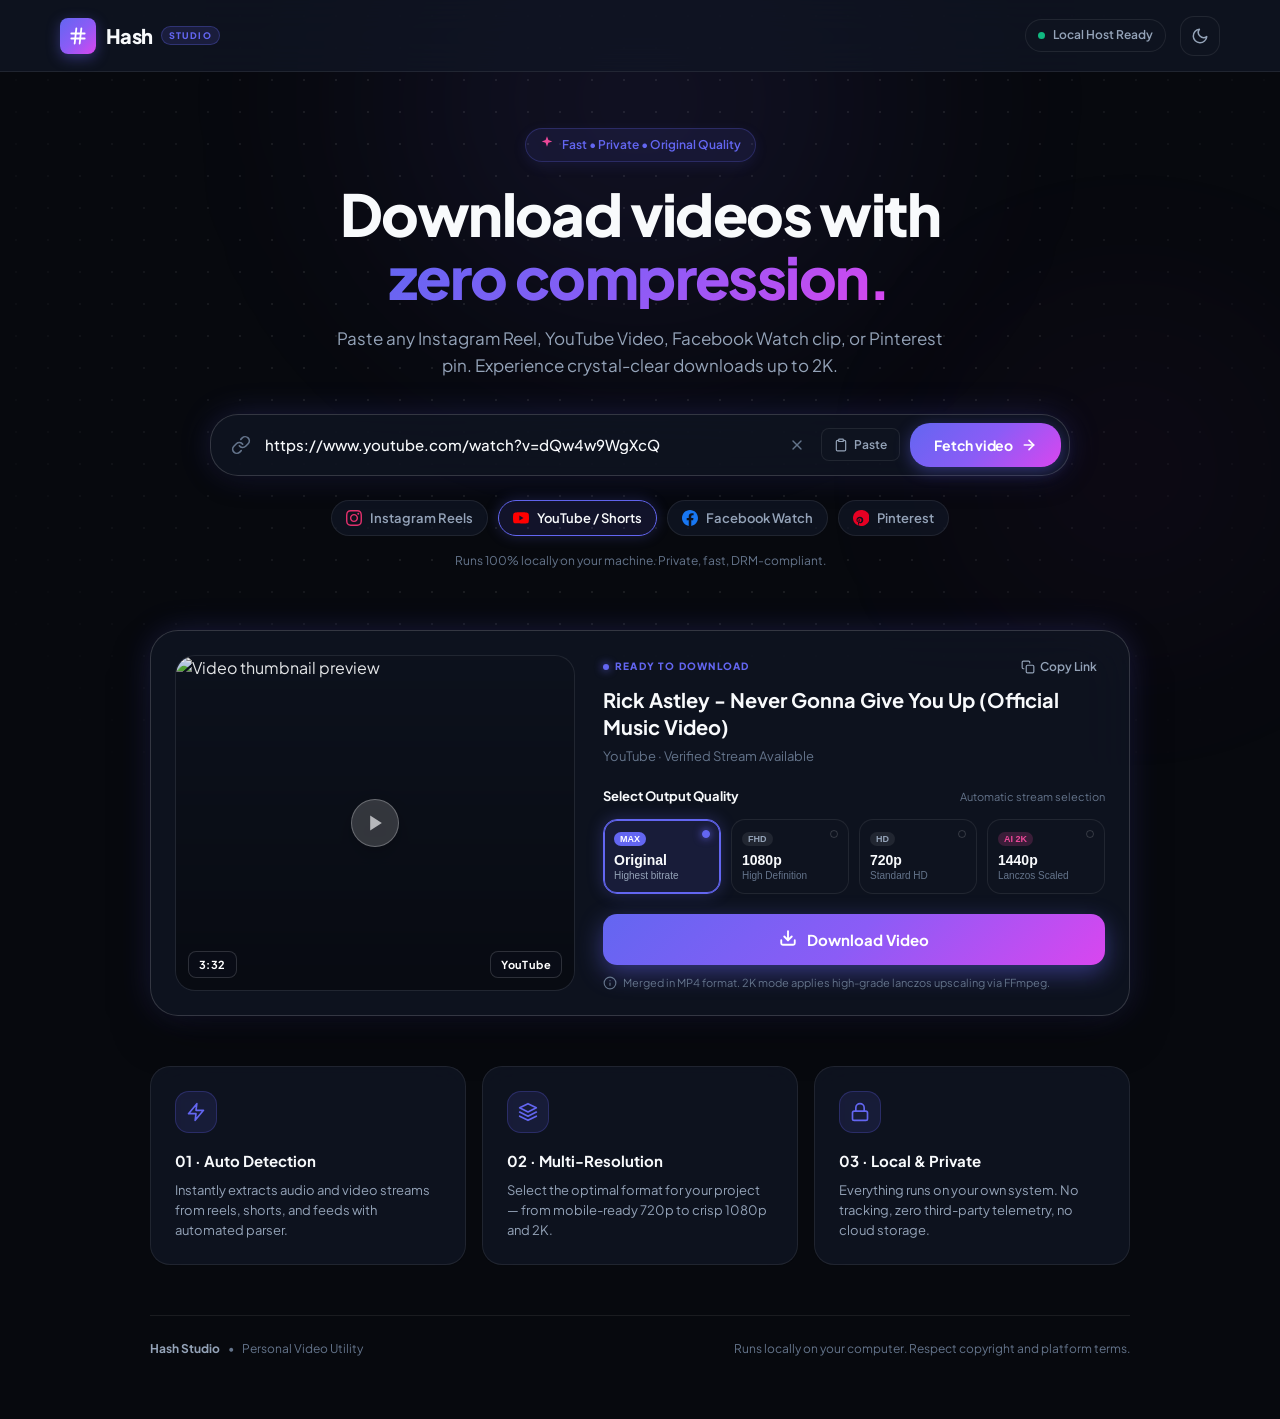
==== preview.html @ 26de49df "Initial commit" ====
<!doctype html>
<html lang="en" data-theme="dark">
<head>
  <meta charset="utf-8">
  <meta name="viewport" content="width=device-width, initial-scale=1">
  <meta name="description" content="Hash - Premium local video downloader for Instagram, YouTube, Facebook, and Pinterest. High quality, private, and fast.">
  <meta name="theme-color" content="#0b0f19">
  <title>Hash — Studio Video Downloader</title>

  <!-- Google Fonts -->
  <link rel="preconnect" href="https://fonts.googleapis.com">
  <link rel="preconnect" href="https://fonts.gstatic.com" crossorigin>
  <link href="https://fonts.googleapis.com/css2?family=Plus+Jakarta+Sans:wght@300;400;500;600;700;800&family=JetBrains+Mono:wght@400;500;600&display=swap" rel="stylesheet">

  <link rel="stylesheet" href="static/style.css">
  <link rel="icon" type="image/svg+xml" href="data:image/svg+xml,%3Csvg xmlns='http://www.w3.org/2000/svg' viewBox='0 0 32 32'%3E%3Cdefs%3E%3ClinearGradient id='g' x1='0%25' y1='0%25' x2='100%25' y2='100%25'%3E%3Cstop offset='0%25' stop-color='%236366f1'/%3E%3Cstop offset='100%25' stop-color='%23a855f7'/%3E%3C/linearGradient%3E%3C/defs%3E%3Crect width='32' height='32' rx='8' fill='url(%23g)'/%3E%3Cpath d='M10 16h12M16 10v12' stroke='%23fff' stroke-width='3' stroke-linecap='round'/%3E%3C/svg%3E">
</head>
<body>
  <!-- Ambient background glow elements -->
  <div class="ambient-glow glow-1" aria-hidden="true"></div>
  <div class="ambient-glow glow-2" aria-hidden="true"></div>
  <div class="ambient-grid" aria-hidden="true"></div>

  <!-- Top Navigation Bar -->
  <header class="topbar">
    <div class="topbar-inner">
      <a class="brand" href="#" aria-label="Hash Home">
        <div class="brand-icon">
          <svg viewBox="0 0 24 24" fill="none" stroke="currentColor" stroke-width="2.2" stroke-linecap="round" stroke-linejoin="round">
            <line x1="4" y1="9" x2="20" y2="9"></line>
            <line x1="4" y1="15" x2="20" y2="15"></line>
            <line x1="10" y1="3" x2="8" y2="21"></line>
            <line x1="16" y1="3" x2="14" y2="21"></line>
          </svg>
        </div>
        <span class="brand-text">Hash<span class="brand-badge">STUDIO</span></span>
      </a>

      <div class="topbar-actions">
        <div class="server-status" title="Local Python backend connected">
          <span class="status-pulse"></span>
          <span class="status-label">Local Host Ready</span>
        </div>

        <button id="theme-toggle" class="icon-btn" aria-label="Toggle light or dark theme" title="Toggle theme">
          <svg class="sun-icon" viewBox="0 0 24 24" fill="none" stroke="currentColor" stroke-width="2" stroke-linecap="round" stroke-linejoin="round">
            <circle cx="12" cy="12" r="5"></circle>
            <line x1="12" y1="1" x2="12" y2="3"></line>
            <line x1="12" y1="21" x2="12" y2="23"></line>
            <line x1="4.22" y1="4.22" x2="5.64" y2="5.64"></line>
            <line x1="18.36" y1="18.36" x2="19.78" y2="19.78"></line>
            <line x1="1" y1="12" x2="3" y2="12"></line>
            <line x1="21" y1="12" x2="23" y2="12"></line>
            <line x1="4.22" y1="19.78" x2="5.64" y2="18.36"></line>
            <line x1="18.36" y1="5.64" x2="19.78" y2="4.22"></line>
          </svg>
          <svg class="moon-icon" viewBox="0 0 24 24" fill="none" stroke="currentColor" stroke-width="2" stroke-linecap="round" stroke-linejoin="round">
            <path d="M21 12.79A9 9 0 1 1 11.21 3 7 7 0 0 0 21 12.79z"></path>
          </svg>
        </button>
      </div>
    </div>
  </header>

  <main class="wrap">
    <!-- Hero Section -->
    <section class="hero">
      <div class="hero-chip">
        <span class="chip-sparkle">
          <svg viewBox="0 0 24 24" fill="currentColor"><path d="M12 2L14.4 8.6L21 11L14.4 13.4L12 20L9.6 13.4L3 11L9.6 8.6L12 2Z"/></svg>
        </span>
        <span class="chip-text">Fast • Private • Original Quality</span>
      </div>

      <h1 class="hero-title">
        Download videos with<br>
        <span class="text-gradient">zero compression.</span>
      </h1>

      <p class="hero-subtitle">
        Paste any Instagram Reel, YouTube Video, Facebook Watch clip, or Pinterest pin. Experience crystal-clear downloads up to 2K.
      </p>

      <!-- URL Input Capsule -->
      <div class="form-container">
        <form id="url-form" class="url-form" novalidate>
          <div class="input-icon-slot">
            <svg class="link-svg" viewBox="0 0 24 24" fill="none" stroke="currentColor" stroke-width="2" stroke-linecap="round" stroke-linejoin="round">
              <path d="M10 13a5 5 0 0 0 7.54.54l3-3a5 5 0 0 0-7.07-7.07l-1.72 1.71"></path>
              <path d="M14 11a5 5 0 0 0-7.54-.54l-3 3a5 5 0 0 0 7.07 7.07l1.71-1.71"></path>
            </svg>
          </div>

          <input
            id="url"
            type="url"
            value="https://www.youtube.com/watch?v=dQw4w9WgXcQ"
            placeholder="Paste Instagram, YouTube, Facebook, or Pinterest link…"
            required
            autocomplete="off"
            spellcheck="false"
          >

          <button type="button" id="clear-btn" class="input-action-btn" title="Clear input" aria-label="Clear">
            <svg viewBox="0 0 24 24" fill="none" stroke="currentColor" stroke-width="2" stroke-linecap="round" stroke-linejoin="round">
              <line x1="18" y1="6" x2="6" y2="18"></line>
              <line x1="6" y1="6" x2="18" y2="18"></line>
            </svg>
          </button>

          <button type="button" id="paste-btn" class="paste-btn" title="Paste from clipboard">
            <svg viewBox="0 0 24 24" fill="none" stroke="currentColor" stroke-width="2" stroke-linecap="round" stroke-linejoin="round">
              <path d="M16 4h2a2 2 0 0 1 2 2v14a2 2 0 0 1-2 2H6a2 2 0 0 1-2-2V6a2 2 0 0 1 2-2h2"></path>
              <rect x="8" y="2" width="8" height="4" rx="1" ry="1"></rect>
            </svg>
            <span>Paste</span>
          </button>

          <button id="fetch-btn" type="submit" class="fetch-btn">
            <span class="btn-text">Fetch video</span>
            <svg class="btn-arrow" viewBox="0 0 24 24" fill="none" stroke="currentColor" stroke-width="2.5" stroke-linecap="round" stroke-linejoin="round">
              <line x1="5" y1="12" x2="19" y2="12"></line>
              <polyline points="12 5 19 12 12 19"></polyline>
            </svg>
            <span class="spinner hidden" aria-hidden="true"></span>
          </button>
        </form>
      </div>

      <!-- Supported Platforms Badges -->
      <div class="platforms" id="platform-tags">
        <div class="platform-badge" data-platform="instagram">
          <svg class="platform-icon" viewBox="0 0 24 24" fill="currentColor">
            <path d="M12 2.163c3.204 0 3.584.012 4.85.07 3.252.148 4.771 1.691 4.919 4.919.058 1.265.069 1.645.069 4.849 0 3.205-.012 3.584-.069 4.849-.149 3.225-1.664 4.771-4.919 4.919-1.266.058-1.644.07-4.85.07-3.204 0-3.584-.012-4.849-.07-3.26-.149-4.771-1.699-4.919-4.92-.058-1.265-.07-1.644-.07-4.849 0-3.204.013-3.583.07-4.849.149-3.227 1.664-4.771 4.919-4.919 1.266-.057 1.645-.069 4.849-.069zm0-2.163c-3.259 0-3.667.014-4.947.072-4.358.2-6.78 2.618-6.98 6.98-.059 1.281-.073 1.689-.073 4.948 0 3.259.014 3.668.072 4.948.2 4.358 2.618 6.78 6.98 6.98 1.281.058 1.689.072 4.948.072 3.259 0 3.668-.014 4.948-.072 4.354-.2 6.782-2.618 6.979-6.98.059-1.28.073-1.689.073-4.948 0-3.259-.014-3.667-.072-4.947-.196-4.354-2.617-6.78-6.979-6.98-1.281-.059-1.69-.073-4.949-.073zm0 5.838c-3.403 0-6.162 2.759-6.162 6.162s2.759 6.163 6.162 6.163 6.162-2.759 6.162-6.163c0-3.403-2.759-6.162-6.162-6.162zm0 10.162c-2.209 0-4-1.79-4-4 0-2.209 1.791-4 4-4s4 1.791 4 4c0 2.21-1.791 4-4 4zm6.406-11.845c-.796 0-1.441.645-1.441 1.44s.645 1.44 1.441 1.44c.795 0 1.439-.645 1.439-1.44s-.644-1.44-1.439-1.44z"/>
          </svg>
          <span>Instagram Reels</span>
        </div>

        <div class="platform-badge active-platform" data-platform="youtube">
          <svg class="platform-icon yt-icon" viewBox="0 0 24 24" fill="currentColor">
            <path d="M23.498 6.186a3.016 3.016 0 0 0-2.122-2.136C19.505 3.545 12 3.545 12 3.545s-7.505 0-9.377.505A3.017 3.017 0 0 0 .502 6.186C0 8.07 0 12 0 12s0 3.93.502 5.814a3.016 3.016 0 0 0 2.122 2.136c1.871.505 9.376.505 9.376.505s7.505 0 9.377-.505a3.015 3.015 0 0 0 2.122-2.136C24 15.93 24 12 24 12s0-3.93-.502-5.814zM9.545 15.568V8.432L15.818 12l-6.273 3.568z"/>
          </svg>
          <span>YouTube / Shorts</span>
        </div>

        <div class="platform-badge" data-platform="facebook">
          <svg class="platform-icon fb-icon" viewBox="0 0 24 24" fill="currentColor">
            <path d="M24 12.073c0-6.627-5.373-12-12-12s-12 5.373-12 12c0 5.99 4.388 10.954 10.125 11.854v-8.385H7.078v-3.47h3.047V9.43c0-3.007 1.792-4.669 4.533-4.669 1.312 0 2.686.235 2.686.235v2.953H15.83c-1.491 0-1.956.925-1.956 1.874v2.25h3.328l-.532 3.47h-2.796v8.385C19.612 23.027 24 18.062 24 12.073z"/>
          </svg>
          <span>Facebook Watch</span>
        </div>

        <div class="platform-badge" data-platform="pinterest">
          <svg class="platform-icon pin-icon" viewBox="0 0 24 24" fill="currentColor">
            <path d="M12 0a12 12 0 0 0-4.37 23.18c-.05-.98-.09-2.5.02-3.58l.78-3.32s-.2-.4-.2-.98c0-.92.53-1.6 1.2-1.6.56 0 .84.42.84.93 0 .57-.36 1.42-.55 2.21-.16.66.33 1.2 1 1.2 1.2 0 2.12-1.27 2.12-3.1 0-1.62-1.16-2.75-2.83-2.75-2.07 0-3.28 1.55-3.28 3.15 0 .62.24 1.29.54 1.66.06.07.07.13.05.2l-.2 0.84c-.03.14-.11.17-.26.1-1-.46-1.62-1.9-1.62-3.07 0-2.5 1.82-4.8 5.24-4.8 2.76 0 4.9 1.97 4.9 4.6 0 2.74-1.73 4.95-4.13 4.95-.81 0-1.57-.42-1.83-.92l-.5 1.9c-.18.7-.67 1.57-1 2.1A12 12 0 1 0 12 0z"/>
          </svg>
          <span>Pinterest</span>
        </div>
      </div>

      <p class="hero-disclaimer">
        Runs 100% locally on your machine. Private, fast, DRM-compliant.
      </p>
    </section>

    <!-- Status / Error Notification Box -->
    <section id="status" class="status" role="status" aria-live="polite">
      <div class="status-content">
        <span class="status-icon"></span>
        <span class="status-message"></span>
      </div>
    </section>

    <!-- Sample Result Card for Visual Preview -->
    <section id="result" class="result-card">
      <div class="result-card-inner">
        <!-- Thumbnail Section -->
        <div class="preview-wrapper">
          <div class="preview-media">
            <img id="thumbnail" alt="Video thumbnail preview" src="https://images.unsplash.com/photo-1618005182384-a83a8bd57fbe?auto=format&fit=crop&w=800&q=80">
            <div class="preview-overlay">
              <span class="play-hint">
                <svg viewBox="0 0 24 24" fill="currentColor"><polygon points="5 3 19 12 5 21 5 3"></polygon></svg>
              </span>
            </div>
          </div>
          <div class="media-badges">
            <span class="duration-badge" id="duration">3:32</span>
            <span class="platform-chip" id="platform-chip">YouTube</span>
          </div>
        </div>

        <!-- Details & Actions Section -->
        <div class="details-wrapper">
          <div class="result-meta-top">
            <span class="live-tag">
              <span class="dot-blink"></span> READY TO DOWNLOAD
            </span>
            <button id="copy-link-btn" class="text-action-btn" title="Copy video link">
              <svg viewBox="0 0 24 24" fill="none" stroke="currentColor" stroke-width="2" stroke-linecap="round" stroke-linejoin="round">
                <rect x="9" y="9" width="13" height="13" rx="2" ry="2"></rect>
                <path d="M5 15H4a2 2 0 0 1-2-2V4a2 2 0 0 1 2-2h9a2 2 0 0 1 2 2v1"></path>
              </svg>
              <span>Copy Link</span>
            </button>
          </div>

          <h2 id="title" class="video-title">Rick Astley - Never Gonna Give You Up (Official Music Video)</h2>
          <p id="source" class="video-source">YouTube · Verified Stream Available</p>

          <!-- Quality Selection -->
          <div class="quality-section">
            <div class="quality-label-row">
              <span class="quality-heading">Select Output Quality</span>
              <span class="quality-subtext">Automatic stream selection</span>
            </div>

            <div class="quality-grid">
              <button class="quality selected" data-quality="best" type="button">
                <div class="quality-badge-pill">MAX</div>
                <div class="quality-main">Original</div>
                <div class="quality-sub">Highest bitrate</div>
                <div class="radio-indicator"></div>
              </button>

              <button class="quality" data-quality="1080" type="button">
                <div class="quality-badge-pill">FHD</div>
                <div class="quality-main">1080p</div>
                <div class="quality-sub">High Definition</div>
                <div class="radio-indicator"></div>
              </button>

              <button class="quality" data-quality="720" type="button">
                <div class="quality-badge-pill">HD</div>
                <div class="quality-main">720p</div>
                <div class="quality-sub">Standard HD</div>
                <div class="radio-indicator"></div>
              </button>

              <button class="quality" data-quality="1440" type="button">
                <div class="quality-badge-pill upscale-badge">AI 2K</div>
                <div class="quality-main">1440p</div>
                <div class="quality-sub">Lanczos Scaled</div>
                <div class="radio-indicator"></div>
              </button>
            </div>
          </div>

          <!-- Download Action -->
          <div class="action-footer">
            <button id="download-btn" class="download-btn" type="button">
              <span class="dl-icon">
                <svg viewBox="0 0 24 24" fill="none" stroke="currentColor" stroke-width="2.5" stroke-linecap="round" stroke-linejoin="round">
                  <path d="M21 15v4a2 2 0 0 1-2 2H5a2 2 0 0 1-2-2v-4"></path>
                  <polyline points="7 10 12 15 17 10"></polyline>
                  <line x1="12" y1="15" x2="12" y2="3"></line>
                </svg>
              </span>
              <span class="dl-text">Download Video</span>
              <span class="dl-spinner hidden" aria-hidden="true"></span>
            </button>
            <p class="quality-help">
              <svg viewBox="0 0 24 24" fill="none" stroke="currentColor" stroke-width="2" stroke-linecap="round" stroke-linejoin="round">
                <circle cx="12" cy="12" r="10"></circle>
                <line x1="12" y1="16" x2="12" y2="12"></line>
                <line x1="12" y1="8" x2="12.01" y2="8"></line>
              </svg>
              <span>Merged in MP4 format. 2K mode applies high-grade lanczos upscaling via FFmpeg.</span>
            </p>
          </div>
        </div>
      </div>
    </section>

    <!-- Recent Downloads History Section -->
    <section id="history-section" class="history-section">
      <div class="history-header">
        <div class="history-title-wrap">
          <svg viewBox="0 0 24 24" fill="none" stroke="currentColor" stroke-width="2" stroke-linecap="round" stroke-linejoin="round">
            <circle cx="12" cy="12" r="10"></circle>
            <polyline points="12 6 12 12 16 14"></polyline>
          </svg>
          <h3>Recent Session Downloads</h3>
        </div>
        <button id="clear-history-btn" class="text-action-btn" type="button">Clear history</button>
      </div>
      <div id="history-list" class="history-list">
        <div class="history-item">
          <div class="history-item-left">
            <img src="https://images.unsplash.com/photo-1618005182384-a83a8bd57fbe?auto=format&fit=crop&w=100&q=80" class="history-thumb" alt="Thumb">
            <div class="history-info">
              <div class="history-title">Nature Cinematic Reel 4K - Mountain Drone Shot</div>
              <div class="history-meta">
                <span class="history-tag">Instagram Reels</span>
                <span>• Quality: 1080P</span>
                <span>• 10:24 PM</span>
              </div>
            </div>
          </div>
          <button class="history-action-btn" type="button">Load</button>
        </div>
      </div>
    </section>

    <!-- Features & Workflow Section -->
    <section class="features-grid">
      <div class="feature-card">
        <div class="feature-icon-box">
          <svg viewBox="0 0 24 24" fill="none" stroke="currentColor" stroke-width="2" stroke-linecap="round" stroke-linejoin="round">
            <path d="M13 2L3 14h9l-1 8 10-12h-9l1-8z"></path>
          </svg>
        </div>
        <h4>01 · Auto Detection</h4>
        <p>Instantly extracts audio and video streams from reels, shorts, and feeds with automated parser.</p>
      </div>

      <div class="feature-card">
        <div class="feature-icon-box">
          <svg viewBox="0 0 24 24" fill="none" stroke="currentColor" stroke-width="2" stroke-linecap="round" stroke-linejoin="round">
            <polygon points="12 2 2 7 12 12 22 7 12 2"></polygon>
            <polyline points="2 17 12 22 22 17"></polyline>
            <polyline points="2 12 12 17 22 12"></polyline>
          </svg>
        </div>
        <h4>02 · Multi-Resolution</h4>
        <p>Select the optimal format for your project — from mobile-ready 720p to crisp 1080p and 2K.</p>
      </div>

      <div class="feature-card">
        <div class="feature-icon-box">
          <svg viewBox="0 0 24 24" fill="none" stroke="currentColor" stroke-width="2" stroke-linecap="round" stroke-linejoin="round">
            <rect x="3" y="11" width="18" height="11" rx="2" ry="2"></rect>
            <path d="M7 11V7a5 5 0 0 1 10 0v4"></path>
          </svg>
        </div>
        <h4>03 · Local & Private</h4>
        <p>Everything runs on your own system. No tracking, zero third-party telemetry, no cloud storage.</p>
      </div>
    </section>

    <!-- Footer -->
    <footer class="app-footer">
      <div class="footer-inner">
        <div class="footer-left">
          <span class="footer-logo">Hash Studio</span>
          <span class="footer-dot">•</span>
          <span>Personal Video Utility</span>
        </div>
        <div class="footer-right">
          <span>Runs locally on your computer. Respect copyright and platform terms.</span>
        </div>
      </div>
    </footer>
  </main>

  <div id="toast" class="toast" role="alert" aria-live="assertive"></div>
  <script src="static/app.js"></script>
</body>
</html>
---- static/style.css ----
/* ==========================================================================
   HASH STUDIO — DESIGN SYSTEM & STYLESHEET
   ========================================================================== */

:root {
  /* Color Palette - Dark Theme (Default) */
  --bg-primary: #07090e;
  --bg-secondary: #0e131f;
  --bg-tertiary: #141b2d;
  --bg-card: rgba(16, 22, 36, 0.75);
  --bg-card-hover: rgba(22, 30, 49, 0.85);
  --bg-input: rgba(10, 14, 24, 0.85);
  
  --border-subtle: rgba(255, 255, 255, 0.08);
  --border-strong: rgba(255, 255, 255, 0.16);
  --border-focus: rgba(99, 102, 241, 0.6);
  
  --text-primary: #f8fafc;
  --text-secondary: #94a3b8;
  --text-muted: #64748b;
  
  --accent-primary: #6366f1;
  --accent-secondary: #8b5cf6;
  --accent-pink: #ec4899;
  --accent-gradient: linear-gradient(135deg, #6366f1 0%, #8b5cf6 50%, #d946ef 100%);
  --accent-gradient-hover: linear-gradient(135deg, #4f46e5 0%, #7c3aed 50%, #c026d3 100%);
  --accent-glow: rgba(99, 102, 241, 0.35);
  
  --success: #10b981;
  --success-bg: rgba(16, 185, 129, 0.12);
  --error: #ef4444;
  --error-bg: rgba(239, 68, 68, 0.12);
  --warning: #f59e0b;
  --warning-bg: rgba(245, 158, 11, 0.12);
  
  --shadow-sm: 0 2px 8px rgba(0, 0, 0, 0.25);
  --shadow-md: 0 10px 30px -10px rgba(0, 0, 0, 0.45);
  --shadow-lg: 0 20px 50px -15px rgba(0, 0, 0, 0.6);
  --shadow-glow: 0 0 35px -5px rgba(99, 102, 241, 0.28);

  --radius-sm: 8px;
  --radius-md: 14px;
  --radius-lg: 20px;
  --radius-xl: 28px;
  --radius-full: 9999px;

  --transition-fast: 160ms cubic-bezier(0.16, 1, 0.3, 1);
  --transition-normal: 260ms cubic-bezier(0.16, 1, 0.3, 1);
  --transition-smooth: 400ms cubic-bezier(0.16, 1, 0.3, 1);
}

[data-theme="light"] {
  --bg-primary: #f8fafc;
  --bg-secondary: #ffffff;
  --bg-tertiary: #f1f5f9;
  --bg-card: rgba(255, 255, 255, 0.88);
  --bg-card-hover: rgba(255, 255, 255, 0.98);
  --bg-input: rgba(248, 250, 252, 0.95);
  
  --border-subtle: rgba(15, 23, 42, 0.08);
  --border-strong: rgba(15, 23, 42, 0.16);
  --border-focus: rgba(99, 102, 241, 0.7);
  
  --text-primary: #0f172a;
  --text-secondary: #475569;
  --text-muted: #94a3b8;
  
  --shadow-sm: 0 2px 8px rgba(15, 23, 42, 0.05);
  --shadow-md: 0 10px 30px -10px rgba(15, 23, 42, 0.08);
  --shadow-lg: 0 20px 45px -15px rgba(15, 23, 42, 0.12);
  --shadow-glow: 0 0 30px -5px rgba(99, 102, 241, 0.18);
}

/* ==========================================================================
   BASE & RESET
   ========================================================================== */

*, *::before, *::after {
  box-sizing: border-box;
  margin: 0;
  padding: 0;
}

html {
  font-family: 'Plus Jakarta Sans', -apple-system, BlinkMacSystemFont, 'Segoe UI', Roboto, sans-serif;
  color-scheme: dark;
  scroll-behavior: smooth;
  background-color: var(--bg-primary);
}

[data-theme="light"] {
  color-scheme: light;
}

body {
  min-height: 100vh;
  background-color: var(--bg-primary);
  color: var(--text-primary);
  line-height: 1.55;
  -webkit-font-smoothing: antialiased;
  -moz-osx-font-smoothing: grayscale;
  overflow-x: hidden;
  position: relative;
  transition: background-color var(--transition-normal), color var(--transition-normal);
}

/* Custom Selection & Scrollbar */
::selection {
  background: rgba(99, 102, 241, 0.35);
  color: #fff;
}

::-webkit-scrollbar {
  width: 8px;
  height: 8px;
}
::-webkit-scrollbar-track {
  background: transparent;
}
::-webkit-scrollbar-thumb {
  background: var(--border-strong);
  border-radius: var(--radius-full);
}
::-webkit-scrollbar-thumb:hover {
  background: var(--text-muted);
}

/* ==========================================================================
   BACKGROUND VISUAL FX
   ========================================================================== */

.ambient-glow {
  position: fixed;
  border-radius: 50%;
  filter: blur(120px);
  pointer-events: none;
  z-index: 0;
  opacity: 0.6;
}

.glow-1 {
  width: 650px;
  height: 500px;
  top: -150px;
  left: 50%;
  transform: translateX(-50%);
  background: radial-gradient(circle, rgba(99, 102, 241, 0.22) 0%, rgba(139, 92, 246, 0.12) 50%, transparent 80%);
}

.glow-2 {
  width: 500px;
  height: 400px;
  top: 30%;
  right: -100px;
  background: radial-gradient(circle, rgba(217, 70, 239, 0.12) 0%, transparent 70%);
}

[data-theme="light"] .ambient-glow {
  opacity: 0.35;
}

.ambient-grid {
  position: fixed;
  inset: 0;
  background-image: radial-gradient(var(--border-subtle) 1px, transparent 1px);
  background-size: 32px 32px;
  mask-image: radial-gradient(circle at 50% 30%, black 40%, transparent 85%);
  -webkit-mask-image: radial-gradient(circle at 50% 30%, black 40%, transparent 85%);
  pointer-events: none;
  z-index: 0;
}

/* ==========================================================================
   HEADER / TOPBAR
   ========================================================================== */

.topbar {
  position: sticky;
  top: 0;
  z-index: 100;
  height: 72px;
  background: var(--bg-card);
  backdrop-filter: blur(20px);
  -webkit-backdrop-filter: blur(20px);
  border-bottom: 1px solid var(--border-subtle);
  transition: all var(--transition-normal);
}

.topbar-inner {
  width: min(1160px, 92vw);
  height: 100%;
  margin: 0 auto;
  display: flex;
  align-items: center;
  justify-content: space-between;
}

.brand {
  display: flex;
  align-items: center;
  gap: 10px;
  text-decoration: none;
  color: var(--text-primary);
  font-weight: 800;
  letter-spacing: -0.6px;
}

.brand-icon {
  width: 36px;
  height: 36px;
  border-radius: var(--radius-sm);
  background: var(--accent-gradient);
  display: grid;
  place-items: center;
  color: #fff;
  box-shadow: 0 4px 14px rgba(99, 102, 241, 0.4);
}

.brand-icon svg {
  width: 20px;
  height: 20px;
}

.brand-text {
  font-size: 20px;
  display: flex;
  align-items: center;
  gap: 8px;
}

.brand-badge {
  font-size: 9px;
  font-weight: 800;
  letter-spacing: 1.2px;
  padding: 2px 7px;
  border-radius: var(--radius-full);
  background: rgba(99, 102, 241, 0.15);
  color: var(--accent-primary);
  border: 1px solid rgba(99, 102, 241, 0.3);
}

.topbar-actions {
  display: flex;
  align-items: center;
  gap: 14px;
}

.server-status {
  display: flex;
  align-items: center;
  gap: 8px;
  padding: 6px 12px;
  border-radius: var(--radius-full);
  background: var(--bg-secondary);
  border: 1px solid var(--border-subtle);
  font-size: 12px;
  font-weight: 600;
  color: var(--text-secondary);
}

.status-pulse {
  width: 7px;
  height: 7px;
  border-radius: 50%;
  background: var(--success);
  box-shadow: 0 0 0 0 rgba(16, 185, 129, 0.7);
  animation: pulseDot 2s infinite;
}

@keyframes pulseDot {
  0% { box-shadow: 0 0 0 0 rgba(16, 185, 129, 0.7); }
  70% { box-shadow: 0 0 0 6px rgba(16, 185, 129, 0); }
  100% { box-shadow: 0 0 0 0 rgba(16, 185, 129, 0); }
}

.icon-btn {
  width: 40px;
  height: 40px;
  border-radius: var(--radius-md);
  border: 1px solid var(--border-subtle);
  background: var(--bg-secondary);
  color: var(--text-secondary);
  display: grid;
  place-items: center;
  cursor: pointer;
  transition: all var(--transition-fast);
}

.icon-btn:hover {
  background: var(--bg-tertiary);
  color: var(--text-primary);
  border-color: var(--border-strong);
  transform: translateY(-1px);
}

.icon-btn svg {
  width: 18px;
  height: 18px;
}

.sun-icon { display: none; }
.moon-icon { display: block; }

[data-theme="light"] .sun-icon { display: block; }
[data-theme="light"] .moon-icon { display: none; }

/* ==========================================================================
   MAIN LAYOUT & HERO
   ========================================================================== */

.wrap {
  width: min(1160px, 92vw);
  margin: 0 auto;
  position: relative;
  z-index: 1;
  padding-bottom: 60px;
}

.hero {
  text-align: center;
  padding: 56px 0 28px;
}

.hero-chip {
  display: inline-flex;
  align-items: center;
  gap: 8px;
  padding: 6px 14px;
  border-radius: var(--radius-full);
  background: rgba(99, 102, 241, 0.1);
  border: 1px solid rgba(99, 102, 241, 0.25);
  font-size: 12px;
  font-weight: 600;
  color: var(--accent-primary);
  margin-bottom: 20px;
  box-shadow: 0 4px 14px rgba(99, 102, 241, 0.1);
}

.chip-sparkle svg {
  width: 14px;
  height: 14px;
  fill: var(--accent-pink);
}

.hero-title {
  font-size: clamp(34px, 5.2vw, 58px);
  font-weight: 800;
  line-height: 1.1;
  letter-spacing: -1.6px;
  color: var(--text-primary);
  margin-bottom: 16px;
}

.text-gradient {
  background: var(--accent-gradient);
  -webkit-background-clip: text;
  -webkit-text-fill-color: transparent;
  display: inline-block;
}

.hero-subtitle {
  font-size: clamp(15px, 1.8vw, 17px);
  color: var(--text-secondary);
  max-width: 620px;
  margin: 0 auto 34px;
  line-height: 1.6;
}

/* ==========================================================================
   INPUT FORM CAPSULE
   ========================================================================== */

.form-container {
  max-width: 860px;
  margin: 0 auto;
}

.url-form {
  position: relative;
  display: flex;
  align-items: center;
  gap: 10px;
  background: var(--bg-card);
  backdrop-filter: blur(24px);
  -webkit-backdrop-filter: blur(24px);
  border: 1px solid var(--border-strong);
  border-radius: var(--radius-xl);
  padding: 8px 8px 8px 20px;
  box-shadow: var(--shadow-md), var(--shadow-glow);
  transition: all var(--transition-normal);
}

.url-form:focus-within {
  border-color: var(--border-focus);
  box-shadow: var(--shadow-lg), 0 0 35px rgba(99, 102, 241, 0.4);
  transform: translateY(-2px);
}

.input-icon-slot {
  display: grid;
  place-items: center;
  color: var(--text-muted);
  flex-shrink: 0;
}

.link-svg {
  width: 20px;
  height: 20px;
}

.url-form input {
  flex: 1;
  min-width: 0;
  border: none;
  background: transparent;
  font-family: inherit;
  font-size: 15px;
  font-weight: 500;
  color: var(--text-primary);
  outline: none;
  padding: 12px 4px;
}

.url-form input::placeholder {
  color: var(--text-muted);
  font-weight: 400;
}

.input-action-btn {
  border: none;
  background: transparent;
  color: var(--text-muted);
  cursor: pointer;
  padding: 6px;
  border-radius: 50%;
  display: grid;
  place-items: center;
  transition: color var(--transition-fast);
}

.input-action-btn:hover {
  color: var(--text-primary);
  background: var(--border-subtle);
}

.input-action-btn svg {
  width: 16px;
  height: 16px;
}

.paste-btn {
  display: inline-flex;
  align-items: center;
  gap: 6px;
  padding: 8px 12px;
  border-radius: var(--radius-sm);
  border: 1px solid var(--border-subtle);
  background: var(--bg-secondary);
  color: var(--text-secondary);
  font-family: inherit;
  font-size: 12px;
  font-weight: 600;
  cursor: pointer;
  transition: all var(--transition-fast);
  white-space: nowrap;
}

.paste-btn svg {
  width: 14px;
  height: 14px;
}

.paste-btn:hover {
  background: var(--bg-tertiary);
  color: var(--text-primary);
  border-color: var(--border-strong);
}

.fetch-btn {
  display: inline-flex;
  align-items: center;
  gap: 8px;
  padding: 13px 24px;
  border-radius: var(--radius-lg);
  border: none;
  background: var(--accent-gradient);
  color: #fff;
  font-family: inherit;
  font-size: 14px;
  font-weight: 700;
  letter-spacing: -0.2px;
  cursor: pointer;
  box-shadow: 0 4px 16px rgba(99, 102, 241, 0.4);
  transition: all var(--transition-normal);
  white-space: nowrap;
}

.fetch-btn:hover:not(:disabled) {
  background: var(--accent-gradient-hover);
  transform: translateY(-1px);
  box-shadow: 0 8px 24px rgba(99, 102, 241, 0.55);
}

.fetch-btn:active:not(:disabled) {
  transform: translateY(0);
}

.fetch-btn:disabled {
  opacity: 0.7;
  cursor: not-allowed;
}

.btn-arrow {
  width: 16px;
  height: 16px;
  transition: transform var(--transition-fast);
}

.fetch-btn:hover .btn-arrow {
  transform: translateX(3px);
}

.spinner, .dl-spinner {
  width: 16px;
  height: 16px;
  border: 2px solid rgba(255, 255, 255, 0.3);
  border-top-color: #fff;
  border-radius: 50%;
  animation: spin 0.8s linear infinite;
}

@keyframes spin {
  to { transform: rotate(360deg); }
}

/* ==========================================================================
   PLATFORM CHIPS
   ========================================================================== */

.platforms {
  display: flex;
  align-items: center;
  justify-content: center;
  gap: 10px;
  flex-wrap: wrap;
  margin: 24px 0 16px;
}

.platform-badge {
  display: inline-flex;
  align-items: center;
  gap: 8px;
  padding: 7px 14px;
  border-radius: var(--radius-full);
  background: var(--bg-card);
  border: 1px solid var(--border-subtle);
  color: var(--text-secondary);
  font-size: 13px;
  font-weight: 600;
  transition: all var(--transition-fast);
  cursor: default;
}

.platform-badge:hover {
  background: var(--bg-secondary);
  border-color: var(--border-strong);
  color: var(--text-primary);
  transform: translateY(-1px);
}

.platform-badge.active-platform {
  border-color: var(--accent-primary);
  background: rgba(99, 102, 241, 0.12);
  color: var(--text-primary);
  box-shadow: 0 0 14px rgba(99, 102, 241, 0.25);
}

.platform-icon {
  width: 16px;
  height: 16px;
  flex-shrink: 0;
}

[data-platform="instagram"] .platform-icon { color: #e1306c; }
[data-platform="youtube"] .platform-icon { color: #ff0000; }
[data-platform="facebook"] .platform-icon { color: #1877f2; }
[data-platform="pinterest"] .platform-icon { color: #e60023; }

.hero-disclaimer {
  font-size: 12px;
  color: var(--text-muted);
  margin-top: 10px;
}

/* ==========================================================================
   STATUS / ALERT BANNER
   ========================================================================== */

.status {
  display: none;
  max-width: 860px;
  margin: 18px auto 0;
  border-radius: var(--radius-md);
  padding: 14px 18px;
  font-size: 14px;
  font-weight: 500;
  animation: slideDown 0.3s ease-out;
}

@keyframes slideDown {
  from { opacity: 0; transform: translateY(-8px); }
  to { opacity: 1; transform: translateY(0); }
}

.status.show {
  display: block;
}

.status-content {
  display: flex;
  align-items: center;
  gap: 10px;
}

.status.loading {
  background: rgba(99, 102, 241, 0.12);
  border: 1px solid rgba(99, 102, 241, 0.3);
  color: #818cf8;
}

.status.error {
  background: var(--error-bg);
  border: 1px solid rgba(239, 68, 68, 0.3);
  color: #f87171;
}

.status.success {
  background: var(--success-bg);
  border: 1px solid rgba(16, 185, 129, 0.3);
  color: #34d399;
}

/* ==========================================================================
   RESULT CARD
   ========================================================================== */

.result-card {
  max-width: 980px;
  margin: 32px auto 0;
  background: var(--bg-card);
  backdrop-filter: blur(28px);
  -webkit-backdrop-filter: blur(28px);
  border: 1px solid var(--border-strong);
  border-radius: var(--radius-xl);
  box-shadow: var(--shadow-lg), var(--shadow-glow);
  overflow: hidden;
  animation: fadeInScale 0.4s cubic-bezier(0.16, 1, 0.3, 1);
  transition: all var(--transition-normal);
}

@keyframes fadeInScale {
  from { opacity: 0; transform: translateY(16px) scale(0.98); }
  to { opacity: 1; transform: translateY(0) scale(1); }
}

.result-card-inner {
  display: grid;
  grid-template-columns: minmax(300px, 400px) 1fr;
  gap: 28px;
  padding: 24px;
}

/* Preview / Thumbnail */
.preview-wrapper {
  position: relative;
  display: flex;
  flex-direction: column;
  border-radius: var(--radius-lg);
  overflow: hidden;
  background: var(--bg-secondary);
  border: 1px solid var(--border-subtle);
}

.preview-media {
  position: relative;
  width: 100%;
  height: 100%;
  min-height: 260px;
  max-height: 380px;
  overflow: hidden;
  display: flex;
  align-items: center;
  justify-content: center;
}

.preview-media img {
  width: 100%;
  height: 100%;
  object-fit: cover;
  display: block;
  transition: transform var(--transition-smooth);
}

.preview-wrapper:hover .preview-media img {
  transform: scale(1.04);
}

.preview-overlay {
  position: absolute;
  inset: 0;
  background: linear-gradient(180deg, rgba(0,0,0,0.1) 0%, rgba(0,0,0,0.6) 100%);
  display: flex;
  align-items: center;
  justify-content: center;
  opacity: 0.7;
  transition: opacity var(--transition-fast);
}

.preview-wrapper:hover .preview-overlay {
  opacity: 0.9;
}

.play-hint {
  width: 48px;
  height: 48px;
  border-radius: 50%;
  background: rgba(255, 255, 255, 0.25);
  backdrop-filter: blur(8px);
  border: 1px solid rgba(255, 255, 255, 0.4);
  color: #fff;
  display: grid;
  place-items: center;
  box-shadow: 0 4px 16px rgba(0, 0, 0, 0.3);
}

.play-hint svg {
  width: 20px;
  height: 20px;
  margin-left: 2px;
}

.media-badges {
  position: absolute;
  bottom: 12px;
  left: 12px;
  right: 12px;
  display: flex;
  justify-content: space-between;
  align-items: center;
  pointer-events: none;
}

.duration-badge, .platform-chip {
  padding: 4px 10px;
  border-radius: var(--radius-sm);
  background: rgba(10, 14, 24, 0.85);
  backdrop-filter: blur(10px);
  border: 1px solid rgba(255, 255, 255, 0.15);
  color: #fff;
  font-size: 11px;
  font-weight: 700;
  letter-spacing: 0.4px;
}

.duration-badge:empty {
  display: none;
}

/* Details Section */
.details-wrapper {
  display: flex;
  flex-direction: column;
  justify-content: space-between;
}

.result-meta-top {
  display: flex;
  align-items: center;
  justify-content: space-between;
  margin-bottom: 8px;
}

.live-tag {
  display: inline-flex;
  align-items: center;
  gap: 6px;
  font-size: 10px;
  font-weight: 800;
  letter-spacing: 1.2px;
  color: var(--accent-primary);
}

.dot-blink {
  width: 6px;
  height: 6px;
  border-radius: 50%;
  background: var(--accent-primary);
  box-shadow: 0 0 8px var(--accent-primary);
}

.text-action-btn {
  display: inline-flex;
  align-items: center;
  gap: 5px;
  background: transparent;
  border: none;
  color: var(--text-secondary);
  font-family: inherit;
  font-size: 12px;
  font-weight: 600;
  cursor: pointer;
  padding: 4px 8px;
  border-radius: var(--radius-sm);
  transition: all var(--transition-fast);
}

.text-action-btn:hover {
  color: var(--text-primary);
  background: var(--border-subtle);
}

.text-action-btn svg {
  width: 14px;
  height: 14px;
}

.video-title {
  font-size: 20px;
  font-weight: 700;
  color: var(--text-primary);
  line-height: 1.35;
  margin-bottom: 6px;
  display: -webkit-box;
  -webkit-line-clamp: 2;
  -webkit-box-orient: vertical;
  overflow: hidden;
}

.video-source {
  font-size: 13px;
  color: var(--text-muted);
  margin-bottom: 20px;
}

/* Quality Selector */
.quality-section {
  margin-bottom: 20px;
}

.quality-label-row {
  display: flex;
  align-items: baseline;
  justify-content: space-between;
  margin-bottom: 12px;
}

.quality-heading {
  font-size: 13px;
  font-weight: 700;
  color: var(--text-primary);
}

.quality-subtext {
  font-size: 11px;
  color: var(--text-muted);
}

.quality-grid {
  display: grid;
  grid-template-columns: repeat(4, 1fr);
  gap: 10px;
}

.quality {
  position: relative;
  display: flex;
  flex-direction: column;
  align-items: flex-start;
  padding: 12px 10px;
  border-radius: var(--radius-md);
  background: var(--bg-secondary);
  border: 1px solid var(--border-subtle);
  color: var(--text-primary);
  text-align: left;
  cursor: pointer;
  transition: all var(--transition-fast);
  overflow: hidden;
}

.quality:hover:not(:disabled) {
  border-color: var(--border-strong);
  background: var(--bg-tertiary);
  transform: translateY(-2px);
}

.quality.selected {
  background: rgba(99, 102, 241, 0.12);
  border-color: var(--accent-primary);
  box-shadow: 0 0 16px rgba(99, 102, 241, 0.28), inset 0 0 0 1px var(--accent-primary);
}

.quality:disabled {
  opacity: 0.35;
  cursor: not-allowed;
  filter: grayscale(1);
}

.quality-badge-pill {
  font-size: 9px;
  font-weight: 800;
  padding: 2px 6px;
  border-radius: var(--radius-sm);
  background: var(--border-subtle);
  color: var(--text-secondary);
  margin-bottom: 6px;
}

.quality.selected .quality-badge-pill {
  background: var(--accent-primary);
  color: #fff;
}

.upscale-badge {
  background: rgba(236, 72, 153, 0.2);
  color: var(--accent-pink);
}

.quality.selected .upscale-badge {
  background: var(--accent-pink);
  color: #fff;
}

.quality-main {
  font-size: 14px;
  font-weight: 700;
  line-height: 1.2;
}

.quality-sub {
  font-size: 10px;
  color: var(--text-muted);
  margin-top: 2px;
}

.quality.selected .quality-sub {
  color: var(--text-secondary);
}

.radio-indicator {
  position: absolute;
  top: 10px;
  right: 10px;
  width: 8px;
  height: 8px;
  border-radius: 50%;
  border: 1.5px solid var(--border-strong);
  transition: all var(--transition-fast);
}

.quality.selected .radio-indicator {
  background: var(--accent-primary);
  border-color: var(--accent-primary);
  box-shadow: 0 0 8px var(--accent-primary);
}

/* Download CTA Button */
.action-footer {
  margin-top: auto;
}

.download-btn {
  width: 100%;
  display: flex;
  align-items: center;
  justify-content: center;
  gap: 10px;
  padding: 15px 24px;
  border-radius: var(--radius-md);
  border: none;
  background: var(--accent-gradient);
  color: #fff;
  font-family: inherit;
  font-size: 15px;
  font-weight: 700;
  cursor: pointer;
  box-shadow: 0 8px 24px rgba(99, 102, 241, 0.45);
  transition: all var(--transition-normal);
}

.download-btn:hover:not(:disabled) {
  background: var(--accent-gradient-hover);
  transform: translateY(-2px);
  box-shadow: 0 12px 30px rgba(99, 102, 241, 0.6);
}

.download-btn:disabled {
  opacity: 0.7;
  cursor: not-allowed;
}

.dl-icon svg {
  width: 18px;
  height: 18px;
}

.quality-help {
  display: flex;
  align-items: center;
  gap: 6px;
  font-size: 11px;
  color: var(--text-muted);
  margin-top: 10px;
  line-height: 1.4;
}

.quality-help svg {
  width: 14px;
  height: 14px;
  flex-shrink: 0;
}

/* ==========================================================================
   RECENT DOWNLOADS SECTION (HISTORY)
   ========================================================================== */

.history-section {
  max-width: 980px;
  margin: 36px auto 0;
  background: var(--bg-card);
  backdrop-filter: blur(20px);
  border: 1px solid var(--border-subtle);
  border-radius: var(--radius-lg);
  padding: 20px 24px;
}

.history-header {
  display: flex;
  align-items: center;
  justify-content: space-between;
  margin-bottom: 16px;
  padding-bottom: 12px;
  border-bottom: 1px solid var(--border-subtle);
}

.history-title-wrap {
  display: flex;
  align-items: center;
  gap: 8px;
  color: var(--text-primary);
}

.history-title-wrap svg {
  width: 18px;
  height: 18px;
  color: var(--accent-primary);
}

.history-title-wrap h3 {
  font-size: 15px;
  font-weight: 700;
}

.history-list {
  display: flex;
  flex-direction: column;
  gap: 10px;
}

.history-item {
  display: flex;
  align-items: center;
  justify-content: space-between;
  padding: 10px 14px;
  border-radius: var(--radius-md);
  background: var(--bg-secondary);
  border: 1px solid var(--border-subtle);
  transition: all var(--transition-fast);
}

.history-item:hover {
  background: var(--bg-tertiary);
  border-color: var(--border-strong);
}

.history-item-left {
  display: flex;
  align-items: center;
  gap: 12px;
  min-width: 0;
}

.history-thumb {
  width: 44px;
  height: 44px;
  border-radius: var(--radius-sm);
  object-fit: cover;
  background: var(--bg-tertiary);
  flex-shrink: 0;
}

.history-info {
  min-width: 0;
}

.history-title {
  font-size: 13px;
  font-weight: 600;
  color: var(--text-primary);
  white-space: nowrap;
  overflow: hidden;
  text-overflow: ellipsis;
  max-width: 500px;
}

.history-meta {
  font-size: 11px;
  color: var(--text-muted);
  display: flex;
  gap: 8px;
  margin-top: 2px;
}

.history-tag {
  color: var(--accent-primary);
  font-weight: 700;
}

.history-action-btn {
  padding: 6px 12px;
  border-radius: var(--radius-sm);
  background: rgba(99, 102, 241, 0.1);
  border: 1px solid rgba(99, 102, 241, 0.25);
  color: var(--accent-primary);
  font-size: 12px;
  font-weight: 700;
  cursor: pointer;
  transition: all var(--transition-fast);
  white-space: nowrap;
}

.history-action-btn:hover {
  background: var(--accent-primary);
  color: #fff;
}

/* ==========================================================================
   FEATURES GRID (WHY HASH)
   ========================================================================== */

.features-grid {
  max-width: 980px;
  margin: 50px auto 0;
  display: grid;
  grid-template-columns: repeat(3, 1fr);
  gap: 16px;
}

.feature-card {
  padding: 24px;
  background: var(--bg-card);
  backdrop-filter: blur(20px);
  border: 1px solid var(--border-subtle);
  border-radius: var(--radius-lg);
  transition: all var(--transition-normal);
}

.feature-card:hover {
  background: var(--bg-card-hover);
  border-color: var(--border-strong);
  transform: translateY(-3px);
  box-shadow: var(--shadow-md);
}

.feature-icon-box {
  width: 42px;
  height: 42px;
  border-radius: var(--radius-md);
  background: rgba(99, 102, 241, 0.12);
  border: 1px solid rgba(99, 102, 241, 0.25);
  display: grid;
  place-items: center;
  color: var(--accent-primary);
  margin-bottom: 16px;
}

.feature-icon-box svg {
  width: 20px;
  height: 20px;
}

.feature-card h4 {
  font-size: 15px;
  font-weight: 700;
  color: var(--text-primary);
  margin-bottom: 8px;
}

.feature-card p {
  font-size: 13px;
  color: var(--text-secondary);
  line-height: 1.55;
}

/* ==========================================================================
   FOOTER
   ========================================================================== */

.app-footer {
  max-width: 980px;
  margin: 50px auto 0;
  padding-top: 24px;
  border-top: 1px solid var(--border-subtle);
  font-size: 12px;
  color: var(--text-muted);
}

.footer-inner {
  display: flex;
  align-items: center;
  justify-content: space-between;
  flex-wrap: wrap;
  gap: 12px;
}

.footer-left {
  display: flex;
  align-items: center;
  gap: 8px;
}

.footer-logo {
  font-weight: 700;
  color: var(--text-secondary);
}

/* ==========================================================================
   TOAST NOTIFICATION
   ========================================================================== */

.toast {
  position: fixed;
  bottom: 24px;
  right: 24px;
  z-index: 1000;
  padding: 12px 20px;
  background: #111827;
  color: #fff;
  border: 1px solid rgba(255, 255, 255, 0.15);
  border-radius: var(--radius-md);
  box-shadow: 0 10px 30px rgba(0, 0, 0, 0.5);
  font-size: 13px;
  font-weight: 600;
  transform: translateY(100px);
  opacity: 0;
  pointer-events: none;
  transition: all 0.3s cubic-bezier(0.16, 1, 0.3, 1);
}

.toast.show {
  transform: translateY(0);
  opacity: 1;
}

/* Utilities */
.hidden {
  display: none !important;
}

/* ==========================================================================
   RESPONSIVE DESIGN (MEDIA QUERIES)
   ========================================================================== */

@media (max-width: 900px) {
  .result-card-inner {
    grid-template-columns: 1fr;
    gap: 20px;
  }
  .preview-media {
    min-height: 220px;
    max-height: 300px;
  }
  .features-grid {
    grid-template-columns: 1fr;
  }
  .quality-grid {
    grid-template-columns: repeat(2, 1fr);
  }
}

@media (max-width: 640px) {
  .topbar {
    height: 64px;
  }
  .hero {
    padding: 36px 0 20px;
  }
  .hero-title {
    letter-spacing: -1px;
  }
  .hero-subtitle {
    font-size: 14px;
  }
  .url-form {
    padding: 6px 6px 6px 14px;
    gap: 6px;
    border-radius: var(--radius-lg);
  }
  .url-form input {
    font-size: 14px;
    padding: 8px 0;
  }
  .paste-btn span {
    display: none;
  }
  .paste-btn {
    padding: 8px;
  }
  .fetch-btn {
    padding: 10px 16px;
    font-size: 13px;
    border-radius: var(--radius-md);
  }
  .btn-text {
    display: inline;
  }
  .server-status .status-label {
    display: none;
  }
  .footer-inner {
    flex-direction: column;
    text-align: center;
  }
}
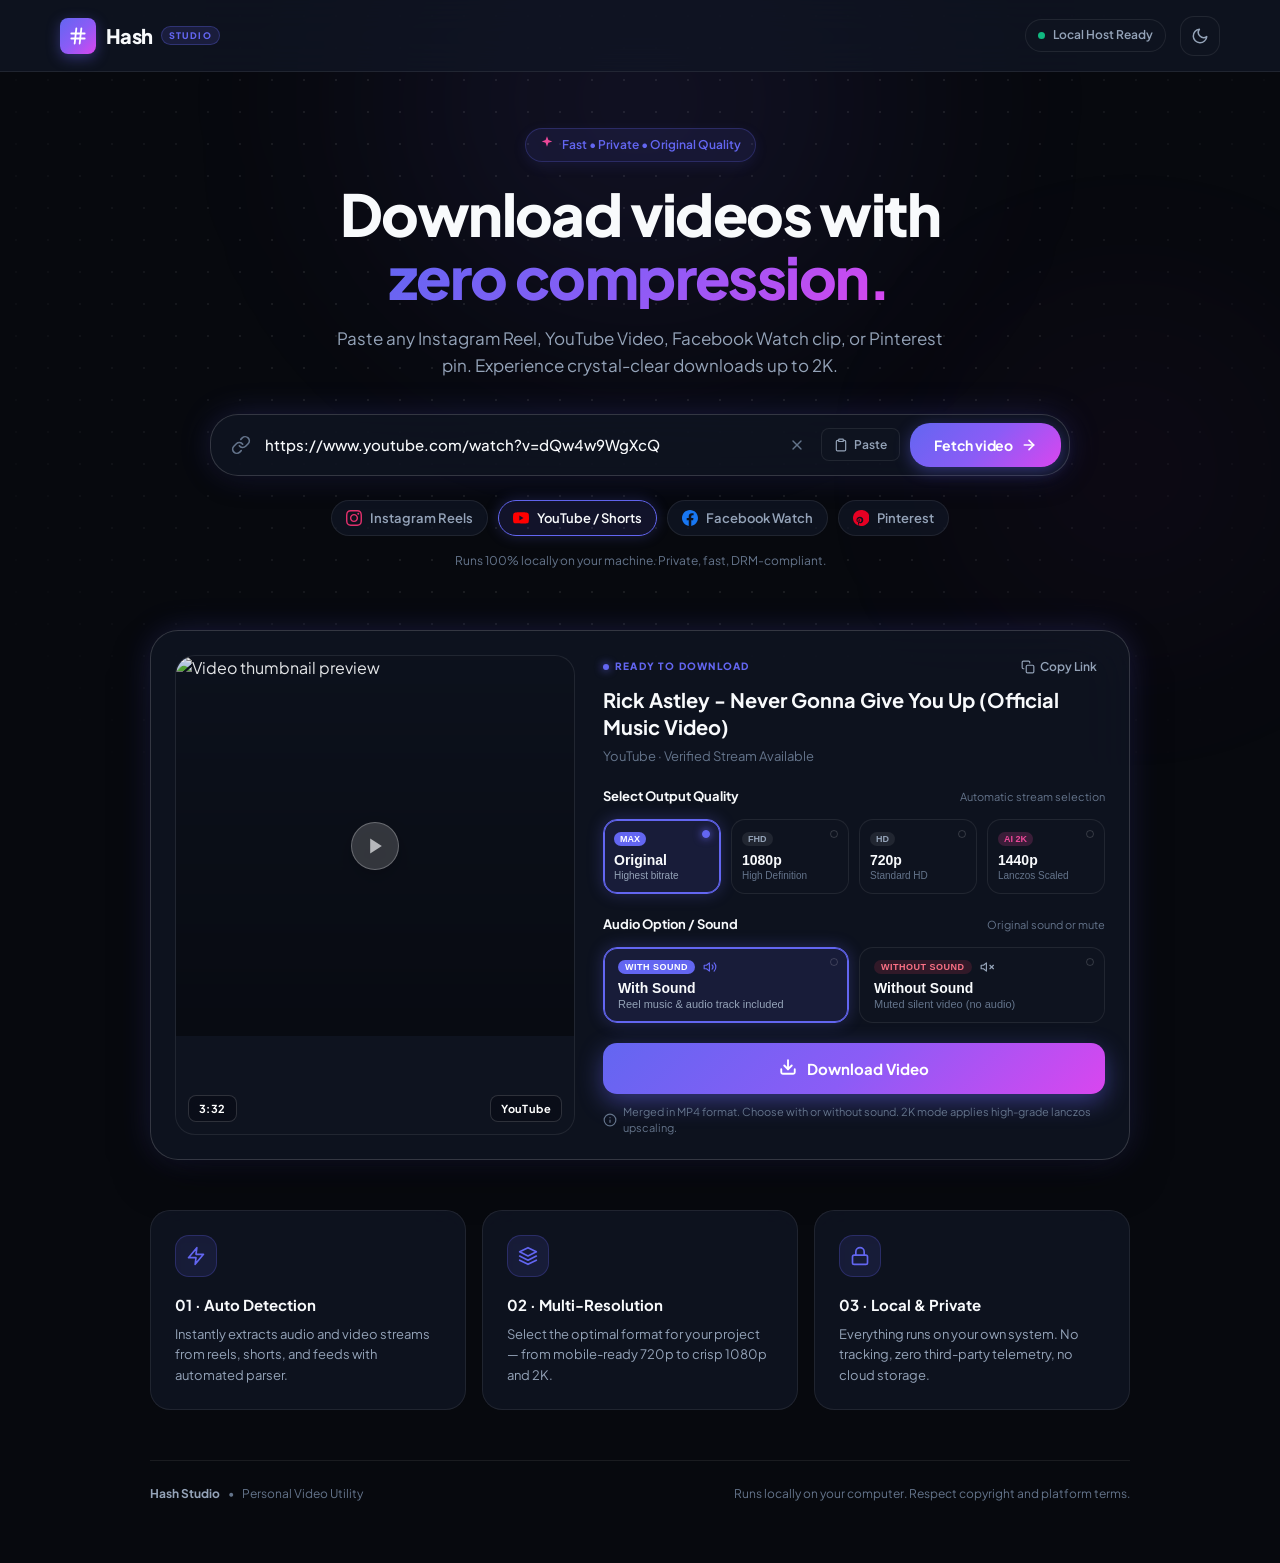
==== commit ad3a5aad: "with sound and without sound add" ====
--- a/preview.html
+++ b/preview.html
@@ -241,6 +241,47 @@
                 <div class="quality-badge-pill upscale-badge">AI 2K</div>
                 <div class="quality-main">1440p</div>
                 <div class="quality-sub">Lanczos Scaled</div>
+                <div class="radio-indicator"></div>
+              </button>
+            </div>
+          </div>
+
+          <!-- Audio Selection (With Sound / Without Sound) -->
+          <div class="audio-section">
+            <div class="audio-label-row">
+              <span class="audio-heading">Audio Option / Sound</span>
+              <span class="audio-subtext">Original sound or mute</span>
+            </div>
+
+            <div class="audio-grid">
+              <button class="audio-opt selected" data-audio="with" type="button" aria-label="Download with sound">
+                <div class="audio-opt-top">
+                  <div class="audio-badge-pill">WITH SOUND</div>
+                  <div class="audio-icon-slot" aria-hidden="true">
+                    <svg viewBox="0 0 24 24" fill="none" stroke="currentColor" stroke-width="2" stroke-linecap="round" stroke-linejoin="round">
+                      <polygon points="11 5 6 9 2 9 2 15 6 15 11 19 11 5"></polygon>
+                      <path d="M19.07 4.93a10 10 0 0 1 0 14.14M15.54 8.46a5 5 0 0 1 0 7.07"></path>
+                    </svg>
+                  </div>
+                </div>
+                <div class="audio-main">With Sound</div>
+                <div class="audio-sub">Reel music & audio track included</div>
+                <div class="radio-indicator"></div>
+              </button>
+
+              <button class="audio-opt" data-audio="without" type="button" aria-label="Download without sound">
+                <div class="audio-opt-top">
+                  <div class="audio-badge-pill mute-badge">WITHOUT SOUND</div>
+                  <div class="audio-icon-slot" aria-hidden="true">
+                    <svg viewBox="0 0 24 24" fill="none" stroke="currentColor" stroke-width="2" stroke-linecap="round" stroke-linejoin="round">
+                      <polygon points="11 5 6 9 2 9 2 15 6 15 11 19 11 5"></polygon>
+                      <line x1="23" y1="9" x2="17" y2="15"></line>
+                      <line x1="17" y1="9" x2="23" y2="15"></line>
+                    </svg>
+                  </div>
+                </div>
+                <div class="audio-main">Without Sound</div>
+                <div class="audio-sub">Muted silent video (no audio)</div>
                 <div class="radio-indicator"></div>
               </button>
             </div>
@@ -265,7 +306,7 @@
                 <line x1="12" y1="16" x2="12" y2="12"></line>
                 <line x1="12" y1="8" x2="12.01" y2="8"></line>
               </svg>
-              <span>Merged in MP4 format. 2K mode applies high-grade lanczos upscaling via FFmpeg.</span>
+              <span>Merged in MP4 format. Choose with or without sound. 2K mode applies high-grade lanczos upscaling.</span>
             </p>
           </div>
         </div>
--- a/static/style.css
+++ b/static/style.css
@@ -963,6 +963,145 @@
   box-shadow: 0 0 8px var(--accent-primary);
 }
 
+/* ==========================================================================
+   AUDIO TRACK SELECTOR
+   ========================================================================== */
+
+.audio-section {
+  margin-bottom: 20px;
+}
+
+.audio-label-row {
+  display: flex;
+  align-items: baseline;
+  justify-content: space-between;
+  margin-bottom: 12px;
+}
+
+.audio-heading {
+  font-size: 13px;
+  font-weight: 700;
+  color: var(--text-primary);
+}
+
+.audio-subtext {
+  font-size: 11px;
+  color: var(--text-muted);
+}
+
+.audio-grid {
+  display: grid;
+  grid-template-columns: repeat(2, 1fr);
+  gap: 10px;
+}
+
+.audio-opt {
+  position: relative;
+  display: flex;
+  flex-direction: column;
+  align-items: flex-start;
+  padding: 12px 14px;
+  border-radius: var(--radius-md);
+  background: var(--bg-secondary);
+  border: 1px solid var(--border-subtle);
+  color: var(--text-primary);
+  text-align: left;
+  cursor: pointer;
+  transition: all var(--transition-fast);
+  overflow: hidden;
+}
+
+.audio-opt:hover {
+  border-color: var(--border-strong);
+  background: var(--bg-tertiary);
+  transform: translateY(-2px);
+}
+
+.audio-opt.selected {
+  background: rgba(99, 102, 241, 0.12);
+  border-color: var(--accent-primary);
+  box-shadow: 0 0 16px rgba(99, 102, 241, 0.28), inset 0 0 0 1px var(--accent-primary);
+}
+
+.audio-opt-top {
+  display: flex;
+  align-items: center;
+  gap: 8px;
+  margin-bottom: 6px;
+}
+
+.audio-badge-pill {
+  font-size: 9px;
+  font-weight: 800;
+  padding: 2px 7px;
+  border-radius: var(--radius-sm);
+  background: var(--border-subtle);
+  color: var(--text-secondary);
+  letter-spacing: 0.5px;
+}
+
+.audio-opt.selected .audio-badge-pill {
+  background: var(--accent-primary);
+  color: #fff;
+}
+
+.mute-badge {
+  background: rgba(244, 63, 94, 0.15);
+  color: #fb7185;
+}
+
+.audio-opt.selected .audio-badge-pill.mute-badge {
+  background: #f43f5e;
+  color: #fff;
+}
+
+.audio-icon-slot {
+  display: inline-flex;
+  align-items: center;
+  color: var(--text-secondary);
+}
+
+.audio-icon-slot svg {
+  width: 14px;
+  height: 14px;
+}
+
+.audio-opt.selected .audio-icon-slot {
+  color: var(--accent-primary);
+}
+
+.audio-opt.selected[data-audio="without"] {
+  border-color: #f43f5e;
+  box-shadow: 0 0 16px rgba(244, 63, 94, 0.28), inset 0 0 0 1px #f43f5e;
+  background: rgba(244, 63, 94, 0.08);
+}
+
+.audio-opt.selected[data-audio="without"] .audio-icon-slot {
+  color: #fb7185;
+}
+
+.audio-opt.selected[data-audio="without"] .radio-indicator {
+  background: #f43f5e;
+  border-color: #f43f5e;
+  box-shadow: 0 0 8px #f43f5e;
+}
+
+.audio-main {
+  font-size: 14px;
+  font-weight: 700;
+  line-height: 1.2;
+}
+
+.audio-sub {
+  font-size: 11px;
+  color: var(--text-muted);
+  margin-top: 2px;
+}
+
+.audio-opt.selected .audio-sub {
+  color: var(--text-secondary);
+}
+
 /* Download CTA Button */
 .action-footer {
   margin-top: auto;
@@ -1331,3 +1470,10 @@
     text-align: center;
   }
 }
+
+@media (max-width: 500px) {
+  .audio-grid {
+    grid-template-columns: 1fr;
+  }
+}
+
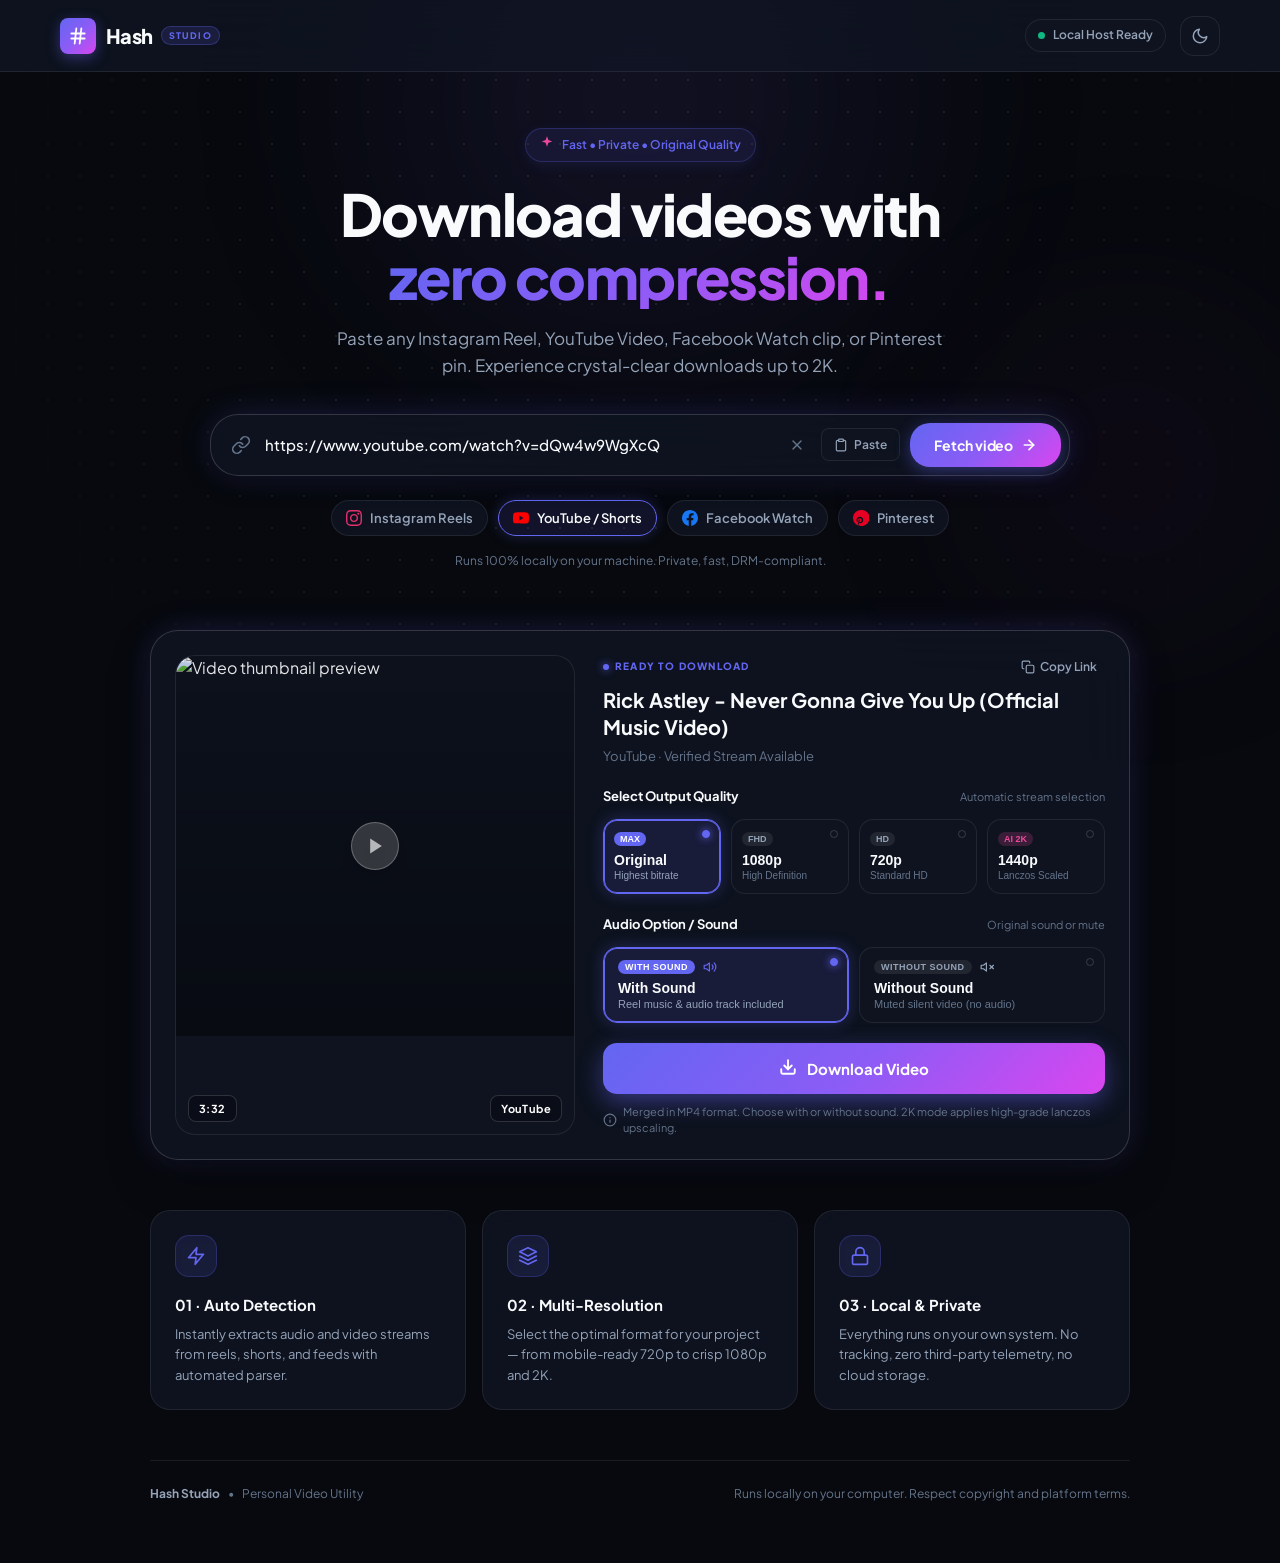
==== commit c2232bce: "color error fix" ====
--- a/preview.html
+++ b/preview.html
@@ -271,7 +271,7 @@
 
               <button class="audio-opt" data-audio="without" type="button" aria-label="Download without sound">
                 <div class="audio-opt-top">
-                  <div class="audio-badge-pill mute-badge">WITHOUT SOUND</div>
+                  <div class="audio-badge-pill">WITHOUT SOUND</div>
                   <div class="audio-icon-slot" aria-hidden="true">
                     <svg viewBox="0 0 24 24" fill="none" stroke="currentColor" stroke-width="2" stroke-linecap="round" stroke-linejoin="round">
                       <polygon points="11 5 6 9 2 9 2 15 6 15 11 19 11 5"></polygon>
--- a/static/style.css
+++ b/static/style.css
@@ -1045,16 +1045,6 @@
   color: #fff;
 }
 
-.mute-badge {
-  background: rgba(244, 63, 94, 0.15);
-  color: #fb7185;
-}
-
-.audio-opt.selected .audio-badge-pill.mute-badge {
-  background: #f43f5e;
-  color: #fff;
-}
-
 .audio-icon-slot {
   display: inline-flex;
   align-items: center;
@@ -1070,20 +1060,10 @@
   color: var(--accent-primary);
 }
 
-.audio-opt.selected[data-audio="without"] {
-  border-color: #f43f5e;
-  box-shadow: 0 0 16px rgba(244, 63, 94, 0.28), inset 0 0 0 1px #f43f5e;
-  background: rgba(244, 63, 94, 0.08);
-}
-
-.audio-opt.selected[data-audio="without"] .audio-icon-slot {
-  color: #fb7185;
-}
-
-.audio-opt.selected[data-audio="without"] .radio-indicator {
-  background: #f43f5e;
-  border-color: #f43f5e;
-  box-shadow: 0 0 8px #f43f5e;
+.audio-opt.selected .radio-indicator {
+  background: var(--accent-primary);
+  border-color: var(--accent-primary);
+  box-shadow: 0 0 8px var(--accent-primary);
 }
 
 .audio-main {
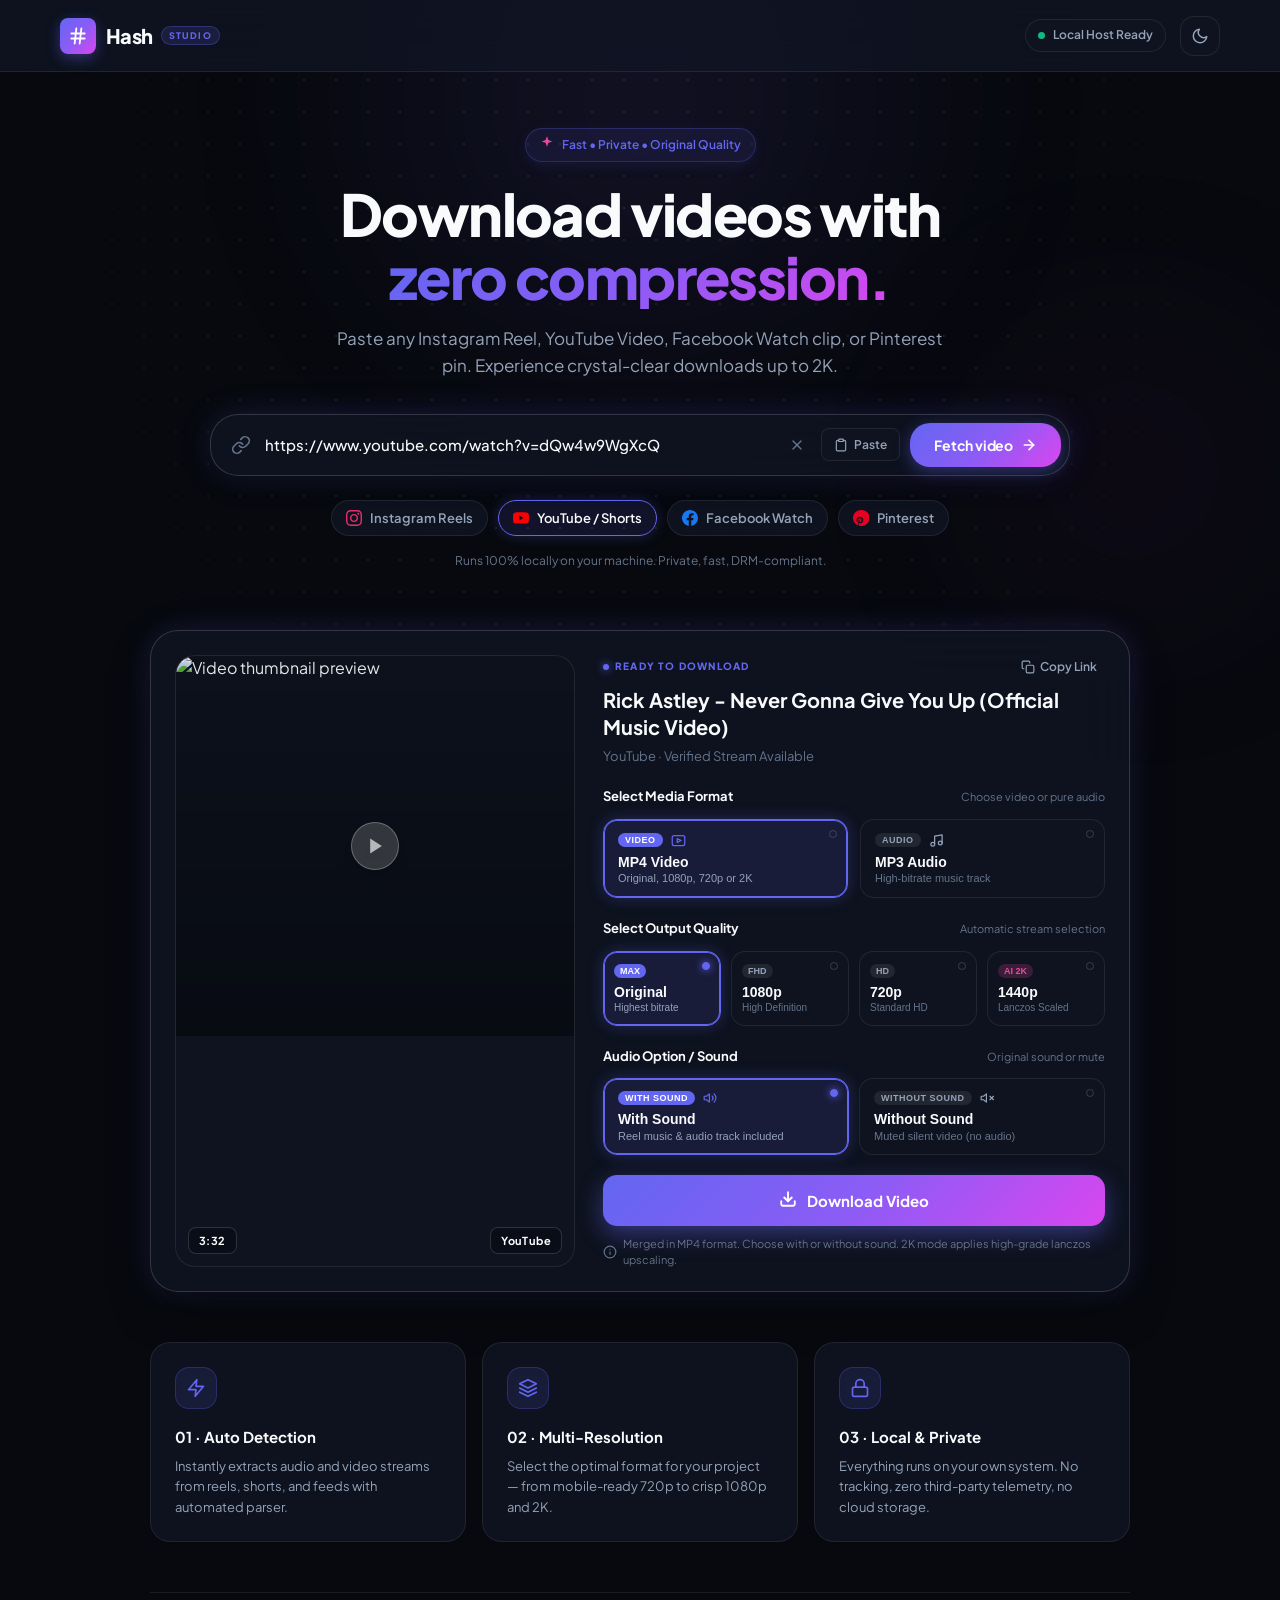
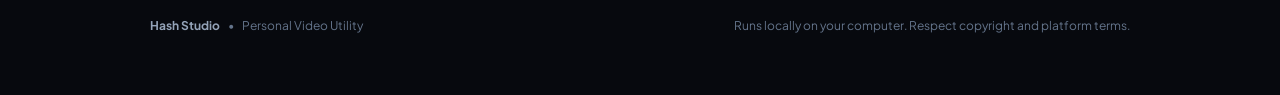
==== commit b4662b42: "mp3 add" ====
--- a/preview.html
+++ b/preview.html
@@ -208,82 +208,182 @@
           <h2 id="title" class="video-title">Rick Astley - Never Gonna Give You Up (Official Music Video)</h2>
           <p id="source" class="video-source">YouTube · Verified Stream Available</p>
 
-          <!-- Quality Selection -->
-          <div class="quality-section">
-            <div class="quality-label-row">
-              <span class="quality-heading">Select Output Quality</span>
-              <span class="quality-subtext">Automatic stream selection</span>
-            </div>
-
-            <div class="quality-grid">
-              <button class="quality selected" data-quality="best" type="button">
-                <div class="quality-badge-pill">MAX</div>
-                <div class="quality-main">Original</div>
-                <div class="quality-sub">Highest bitrate</div>
-                <div class="radio-indicator"></div>
-              </button>
-
-              <button class="quality" data-quality="1080" type="button">
-                <div class="quality-badge-pill">FHD</div>
-                <div class="quality-main">1080p</div>
-                <div class="quality-sub">High Definition</div>
-                <div class="radio-indicator"></div>
-              </button>
-
-              <button class="quality" data-quality="720" type="button">
-                <div class="quality-badge-pill">HD</div>
-                <div class="quality-main">720p</div>
-                <div class="quality-sub">Standard HD</div>
-                <div class="radio-indicator"></div>
-              </button>
-
-              <button class="quality" data-quality="1440" type="button">
-                <div class="quality-badge-pill upscale-badge">AI 2K</div>
-                <div class="quality-main">1440p</div>
-                <div class="quality-sub">Lanczos Scaled</div>
-                <div class="radio-indicator"></div>
-              </button>
-            </div>
-          </div>
-
-          <!-- Audio Selection (With Sound / Without Sound) -->
-          <div class="audio-section">
-            <div class="audio-label-row">
-              <span class="audio-heading">Audio Option / Sound</span>
-              <span class="audio-subtext">Original sound or mute</span>
-            </div>
-
-            <div class="audio-grid">
-              <button class="audio-opt selected" data-audio="with" type="button" aria-label="Download with sound">
-                <div class="audio-opt-top">
-                  <div class="audio-badge-pill">WITH SOUND</div>
-                  <div class="audio-icon-slot" aria-hidden="true">
+          <!-- Format Selection (MP4 Video vs MP3 Audio) -->
+          <div class="format-section">
+            <div class="format-label-row">
+              <span class="format-heading">Select Media Format</span>
+              <span class="format-subtext">Choose video or pure audio</span>
+            </div>
+
+            <div class="format-grid">
+              <button class="format-opt selected" data-format="mp4" type="button" aria-label="Download MP4 Video">
+                <div class="format-opt-top">
+                  <span class="format-badge-pill">VIDEO</span>
+                  <div class="format-icon-slot" aria-hidden="true">
                     <svg viewBox="0 0 24 24" fill="none" stroke="currentColor" stroke-width="2" stroke-linecap="round" stroke-linejoin="round">
-                      <polygon points="11 5 6 9 2 9 2 15 6 15 11 19 11 5"></polygon>
-                      <path d="M19.07 4.93a10 10 0 0 1 0 14.14M15.54 8.46a5 5 0 0 1 0 7.07"></path>
+                      <rect x="2" y="4" width="20" height="16" rx="3"></rect>
+                      <polygon points="10 9 16 12 10 15 10 9"></polygon>
                     </svg>
                   </div>
                 </div>
-                <div class="audio-main">With Sound</div>
-                <div class="audio-sub">Reel music & audio track included</div>
+                <div class="format-main">MP4 Video</div>
+                <div class="format-sub">Original, 1080p, 720p or 2K</div>
                 <div class="radio-indicator"></div>
               </button>
 
-              <button class="audio-opt" data-audio="without" type="button" aria-label="Download without sound">
-                <div class="audio-opt-top">
-                  <div class="audio-badge-pill">WITHOUT SOUND</div>
-                  <div class="audio-icon-slot" aria-hidden="true">
+              <button class="format-opt" data-format="mp3" type="button" aria-label="Download MP3 Audio">
+                <div class="format-opt-top">
+                  <span class="format-badge-pill mp3-badge">AUDIO</span>
+                  <div class="format-icon-slot" aria-hidden="true">
                     <svg viewBox="0 0 24 24" fill="none" stroke="currentColor" stroke-width="2" stroke-linecap="round" stroke-linejoin="round">
-                      <polygon points="11 5 6 9 2 9 2 15 6 15 11 19 11 5"></polygon>
-                      <line x1="23" y1="9" x2="17" y2="15"></line>
-                      <line x1="17" y1="9" x2="23" y2="15"></line>
+                      <path d="M9 18V5l12-2v13"></path>
+                      <circle cx="6" cy="18" r="3"></circle>
+                      <circle cx="18" cy="16" r="3"></circle>
                     </svg>
                   </div>
                 </div>
-                <div class="audio-main">Without Sound</div>
-                <div class="audio-sub">Muted silent video (no audio)</div>
+                <div class="format-main">MP3 Audio</div>
+                <div class="format-sub">High-bitrate music track</div>
                 <div class="radio-indicator"></div>
               </button>
+            </div>
+          </div>
+
+          <!-- Video Options Wrapper (MP4) -->
+          <div id="video-options-wrapper" class="video-options-wrapper">
+            <!-- Quality Selection -->
+            <div class="quality-section">
+              <div class="quality-label-row">
+                <span class="quality-heading">Select Output Quality</span>
+                <span class="quality-subtext">Automatic stream selection</span>
+              </div>
+
+              <div class="quality-grid">
+                <button class="quality selected" data-quality="best" type="button">
+                  <div class="quality-badge-pill">MAX</div>
+                  <div class="quality-main">Original</div>
+                  <div class="quality-sub">Highest bitrate</div>
+                  <div class="radio-indicator"></div>
+                </button>
+
+                <button class="quality" data-quality="1080" type="button">
+                  <div class="quality-badge-pill">FHD</div>
+                  <div class="quality-main">1080p</div>
+                  <div class="quality-sub">High Definition</div>
+                  <div class="radio-indicator"></div>
+                </button>
+
+                <button class="quality" data-quality="720" type="button">
+                  <div class="quality-badge-pill">HD</div>
+                  <div class="quality-main">720p</div>
+                  <div class="quality-sub">Standard HD</div>
+                  <div class="radio-indicator"></div>
+                </button>
+
+                <button class="quality" data-quality="1440" type="button">
+                  <div class="quality-badge-pill upscale-badge">AI 2K</div>
+                  <div class="quality-main">1440p</div>
+                  <div class="quality-sub">Lanczos Scaled</div>
+                  <div class="radio-indicator"></div>
+                </button>
+              </div>
+            </div>
+
+            <!-- Audio Selection (With Sound / Without Sound) -->
+            <div class="audio-section">
+              <div class="audio-label-row">
+                <span class="audio-heading">Audio Option / Sound</span>
+                <span class="audio-subtext">Original sound or mute</span>
+              </div>
+
+              <div class="audio-grid">
+                <button class="audio-opt selected" data-audio="with" type="button" aria-label="Download with sound">
+                  <div class="audio-opt-top">
+                    <div class="audio-badge-pill">WITH SOUND</div>
+                    <div class="audio-icon-slot" aria-hidden="true">
+                      <svg viewBox="0 0 24 24" fill="none" stroke="currentColor" stroke-width="2" stroke-linecap="round" stroke-linejoin="round">
+                        <polygon points="11 5 6 9 2 9 2 15 6 15 11 19 11 5"></polygon>
+                        <path d="M19.07 4.93a10 10 0 0 1 0 14.14M15.54 8.46a5 5 0 0 1 0 7.07"></path>
+                      </svg>
+                    </div>
+                  </div>
+                  <div class="audio-main">With Sound</div>
+                  <div class="audio-sub">Reel music & audio track included</div>
+                  <div class="radio-indicator"></div>
+                </button>
+
+                <button class="audio-opt" data-audio="without" type="button" aria-label="Download without sound">
+                  <div class="audio-opt-top">
+                    <div class="audio-badge-pill">WITHOUT SOUND</div>
+                    <div class="audio-icon-slot" aria-hidden="true">
+                      <svg viewBox="0 0 24 24" fill="none" stroke="currentColor" stroke-width="2" stroke-linecap="round" stroke-linejoin="round">
+                        <polygon points="11 5 6 9 2 9 2 15 6 15 11 19 11 5"></polygon>
+                        <line x1="23" y1="9" x2="17" y2="15"></line>
+                        <line x1="17" y1="9" x2="23" y2="15"></line>
+                      </svg>
+                    </div>
+                  </div>
+                  <div class="audio-main">Without Sound</div>
+                  <div class="audio-sub">Muted silent video (no audio)</div>
+                  <div class="radio-indicator"></div>
+                </button>
+              </div>
+            </div>
+          </div>
+
+          <!-- Audio Options Wrapper (MP3) -->
+          <div id="audio-options-wrapper" class="audio-options-wrapper hidden">
+            <!-- MP3 Bitrate Selection -->
+            <div class="quality-section">
+              <div class="quality-label-row">
+                <span class="quality-heading">Select MP3 Audio Quality</span>
+                <span class="quality-subtext">Higher bitrate = pristine acoustic clarity</span>
+              </div>
+
+              <div class="quality-grid mp3-quality-grid">
+                <button class="mp3-quality selected" data-bitrate="320" type="button">
+                  <div class="quality-badge-pill mp3-pill">MAX</div>
+                  <div class="quality-main">320 kbps</div>
+                  <div class="quality-sub">Studio Quality</div>
+                  <div class="radio-indicator"></div>
+                </button>
+
+                <button class="mp3-quality" data-bitrate="256" type="button">
+                  <div class="quality-badge-pill mp3-pill">HQ</div>
+                  <div class="quality-main">256 kbps</div>
+                  <div class="quality-sub">High Fidelity</div>
+                  <div class="radio-indicator"></div>
+                </button>
+
+                <button class="mp3-quality" data-bitrate="192" type="button">
+                  <div class="quality-badge-pill mp3-pill">STANDARD</div>
+                  <div class="quality-main">192 kbps</div>
+                  <div class="quality-sub">Standard MP3</div>
+                  <div class="radio-indicator"></div>
+                </button>
+
+                <button class="mp3-quality" data-bitrate="128" type="button">
+                  <div class="quality-badge-pill mp3-pill">COMPACT</div>
+                  <div class="quality-main">128 kbps</div>
+                  <div class="quality-sub">Lightweight File</div>
+                  <div class="radio-indicator"></div>
+                </button>
+              </div>
+            </div>
+
+            <!-- MP3 Info Card -->
+            <div class="mp3-info-card">
+              <div class="mp3-info-icon">
+                <svg viewBox="0 0 24 24" fill="none" stroke="currentColor" stroke-width="2" stroke-linecap="round" stroke-linejoin="round">
+                  <path d="M9 18V5l12-2v13"></path>
+                  <circle cx="6" cy="18" r="3"></circle>
+                  <circle cx="18" cy="16" r="3"></circle>
+                </svg>
+              </div>
+              <div class="mp3-info-content">
+                <span class="mp3-info-title">Direct MP3 Audio Extraction</span>
+                <p class="mp3-info-desc">Pure audio track extracted and converted into high-bitrate MP3. Plays on iPhone, Android, car stereos, and all music players.</p>
+              </div>
             </div>
           </div>
 
@@ -291,22 +391,27 @@
           <div class="action-footer">
             <button id="download-btn" class="download-btn" type="button">
               <span class="dl-icon">
-                <svg viewBox="0 0 24 24" fill="none" stroke="currentColor" stroke-width="2.5" stroke-linecap="round" stroke-linejoin="round">
+                <svg class="dl-video-icon" viewBox="0 0 24 24" fill="none" stroke="currentColor" stroke-width="2.5" stroke-linecap="round" stroke-linejoin="round">
                   <path d="M21 15v4a2 2 0 0 1-2 2H5a2 2 0 0 1-2-2v-4"></path>
                   <polyline points="7 10 12 15 17 10"></polyline>
                   <line x1="12" y1="15" x2="12" y2="3"></line>
+                </svg>
+                <svg class="dl-audio-icon hidden" viewBox="0 0 24 24" fill="none" stroke="currentColor" stroke-width="2.5" stroke-linecap="round" stroke-linejoin="round">
+                  <path d="M9 18V5l12-2v13"></path>
+                  <circle cx="6" cy="18" r="3"></circle>
+                  <circle cx="18" cy="16" r="3"></circle>
                 </svg>
               </span>
               <span class="dl-text">Download Video</span>
               <span class="dl-spinner hidden" aria-hidden="true"></span>
             </button>
-            <p class="quality-help">
+            <p class="quality-help" id="quality-help">
               <svg viewBox="0 0 24 24" fill="none" stroke="currentColor" stroke-width="2" stroke-linecap="round" stroke-linejoin="round">
                 <circle cx="12" cy="12" r="10"></circle>
                 <line x1="12" y1="16" x2="12" y2="12"></line>
                 <line x1="12" y1="8" x2="12.01" y2="8"></line>
               </svg>
-              <span>Merged in MP4 format. Choose with or without sound. 2K mode applies high-grade lanczos upscaling.</span>
+              <span class="quality-help-text">Merged in MP4 format. Choose with or without sound. 2K mode applies high-grade lanczos upscaling.</span>
             </p>
           </div>
         </div>
--- a/static/style.css
+++ b/static/style.css
@@ -842,6 +842,140 @@
   margin-bottom: 20px;
 }
 
+/* ==========================================================================
+   FORMAT SELECTOR (MP4 vs MP3)
+   ========================================================================== */
+
+.format-section {
+  margin-bottom: 20px;
+}
+
+.format-label-row {
+  display: flex;
+  align-items: baseline;
+  justify-content: space-between;
+  margin-bottom: 12px;
+}
+
+.format-heading {
+  font-size: 13px;
+  font-weight: 700;
+  color: var(--text-primary);
+}
+
+.format-subtext {
+  font-size: 11px;
+  color: var(--text-muted);
+}
+
+.format-grid {
+  display: grid;
+  grid-template-columns: repeat(2, 1fr);
+  gap: 12px;
+}
+
+.format-opt {
+  position: relative;
+  display: flex;
+  flex-direction: column;
+  align-items: flex-start;
+  padding: 13px 14px;
+  border-radius: var(--radius-md);
+  background: var(--bg-secondary);
+  border: 1px solid var(--border-subtle);
+  color: var(--text-primary);
+  text-align: left;
+  cursor: pointer;
+  transition: all var(--transition-fast);
+  overflow: hidden;
+}
+
+.format-opt:hover {
+  border-color: var(--border-strong);
+  background: var(--bg-tertiary);
+  transform: translateY(-2px);
+}
+
+.format-opt.selected {
+  background: rgba(99, 102, 241, 0.12);
+  border-color: var(--accent-primary);
+  box-shadow: 0 0 16px rgba(99, 102, 241, 0.28), inset 0 0 0 1px var(--accent-primary);
+}
+
+.format-opt[data-format="mp3"].selected {
+  background: rgba(168, 85, 247, 0.14);
+  border-color: #a855f7;
+  box-shadow: 0 0 18px rgba(168, 85, 247, 0.3), inset 0 0 0 1px #a855f7;
+}
+
+.format-opt-top {
+  display: flex;
+  align-items: center;
+  gap: 8px;
+  margin-bottom: 6px;
+}
+
+.format-badge-pill {
+  font-size: 9px;
+  font-weight: 800;
+  padding: 2px 7px;
+  border-radius: var(--radius-sm);
+  background: var(--border-subtle);
+  color: var(--text-secondary);
+  letter-spacing: 0.5px;
+}
+
+.format-opt.selected .format-badge-pill {
+  background: var(--accent-primary);
+  color: #fff;
+}
+
+.format-opt[data-format="mp3"].selected .format-badge-pill.mp3-badge {
+  background: linear-gradient(135deg, #a855f7, #ec4899);
+  color: #fff;
+}
+
+.format-icon-slot {
+  display: inline-flex;
+  align-items: center;
+  color: var(--text-secondary);
+}
+
+.format-icon-slot svg {
+  width: 15px;
+  height: 15px;
+}
+
+.format-opt.selected .format-icon-slot {
+  color: var(--accent-primary);
+}
+
+.format-opt[data-format="mp3"].selected .format-icon-slot {
+  color: #c084fc;
+}
+
+.format-opt[data-format="mp3"].selected .radio-indicator {
+  background: #a855f7;
+  border-color: #a855f7;
+  box-shadow: 0 0 8px #a855f7;
+}
+
+.format-main {
+  font-size: 14px;
+  font-weight: 700;
+  line-height: 1.2;
+}
+
+.format-sub {
+  font-size: 11px;
+  color: var(--text-muted);
+  margin-top: 2px;
+}
+
+.format-opt.selected .format-sub {
+  color: var(--text-secondary);
+}
+
 /* Quality Selector */
 .quality-section {
   margin-bottom: 20px;
@@ -1080,6 +1214,111 @@
 
 .audio-opt.selected .audio-sub {
   color: var(--text-secondary);
+}
+
+/* ==========================================================================
+   MP3 QUALITY & AUDIO OPTIONS WRAPPER
+   ========================================================================== */
+
+.video-options-wrapper,
+.audio-options-wrapper {
+  animation: fadeInScale 0.25s ease-out;
+}
+
+.mp3-quality-grid {
+  display: grid;
+  grid-template-columns: repeat(4, 1fr);
+  gap: 10px;
+}
+
+.mp3-quality {
+  position: relative;
+  display: flex;
+  flex-direction: column;
+  align-items: flex-start;
+  padding: 12px 10px;
+  border-radius: var(--radius-md);
+  background: var(--bg-secondary);
+  border: 1px solid var(--border-subtle);
+  color: var(--text-primary);
+  text-align: left;
+  cursor: pointer;
+  transition: all var(--transition-fast);
+  overflow: hidden;
+}
+
+.mp3-quality:hover {
+  border-color: var(--border-strong);
+  background: var(--bg-tertiary);
+  transform: translateY(-2px);
+}
+
+.mp3-quality.selected {
+  background: rgba(168, 85, 247, 0.14);
+  border-color: #a855f7;
+  box-shadow: 0 0 16px rgba(168, 85, 247, 0.28), inset 0 0 0 1px #a855f7;
+}
+
+.mp3-quality.selected .quality-badge-pill.mp3-pill {
+  background: #a855f7;
+  color: #fff;
+}
+
+.mp3-quality.selected .radio-indicator {
+  background: #a855f7;
+  border-color: #a855f7;
+  box-shadow: 0 0 8px #a855f7;
+}
+
+.mp3-quality.selected .quality-sub {
+  color: var(--text-secondary);
+}
+
+.mp3-info-card {
+  display: flex;
+  align-items: center;
+  gap: 12px;
+  padding: 12px 16px;
+  border-radius: var(--radius-md);
+  background: rgba(168, 85, 247, 0.08);
+  border: 1px solid rgba(168, 85, 247, 0.2);
+  margin-top: 14px;
+  margin-bottom: 20px;
+}
+
+.mp3-info-icon {
+  width: 36px;
+  height: 36px;
+  border-radius: var(--radius-sm);
+  background: rgba(168, 85, 247, 0.2);
+  color: #c084fc;
+  display: grid;
+  place-items: center;
+  flex-shrink: 0;
+}
+
+.mp3-info-icon svg {
+  width: 18px;
+  height: 18px;
+}
+
+.mp3-info-content {
+  display: flex;
+  flex-direction: column;
+  gap: 2px;
+}
+
+.mp3-info-title {
+  font-size: 13px;
+  font-weight: 700;
+  color: #e9d5ff;
+}
+
+.mp3-info-desc {
+  font-size: 11px;
+  color: var(--text-secondary);
+  line-height: 1.4;
+  margin: 0;
 }
 
 /* Download CTA Button */
@@ -1112,6 +1351,16 @@
   box-shadow: 0 12px 30px rgba(99, 102, 241, 0.6);
 }
 
+.download-btn.mp3-mode {
+  background: linear-gradient(135deg, #8b5cf6 0%, #a855f7 50%, #ec4899 100%);
+  box-shadow: 0 8px 24px rgba(168, 85, 247, 0.45);
+}
+
+.download-btn.mp3-mode:hover:not(:disabled) {
+  background: linear-gradient(135deg, #7c3aed 0%, #9333ea 50%, #db2777 100%);
+  box-shadow: 0 12px 30px rgba(168, 85, 247, 0.6);
+}
+
 .download-btn:disabled {
   opacity: 0.7;
   cursor: not-allowed;
@@ -1242,6 +1491,28 @@
 .history-tag {
   color: var(--accent-primary);
   font-weight: 700;
+}
+
+.history-format-tag {
+  font-size: 10px;
+  font-weight: 700;
+  padding: 1px 6px;
+  border-radius: var(--radius-sm);
+  display: inline-flex;
+  align-items: center;
+  gap: 3px;
+}
+
+.history-format-tag.mp3-tag {
+  color: #c084fc;
+  background: rgba(168, 85, 247, 0.15);
+  border: 1px solid rgba(168, 85, 247, 0.3);
+}
+
+.history-format-tag.mp4-tag {
+  color: #818cf8;
+  background: rgba(99, 102, 241, 0.15);
+  border: 1px solid rgba(99, 102, 241, 0.3);
 }
 
 .history-action-btn {
@@ -1401,7 +1672,8 @@
   .features-grid {
     grid-template-columns: 1fr;
   }
-  .quality-grid {
+  .quality-grid,
+  .mp3-quality-grid {
     grid-template-columns: repeat(2, 1fr);
   }
 }
@@ -1452,6 +1724,7 @@
 }
 
 @media (max-width: 500px) {
+  .format-grid,
   .audio-grid {
     grid-template-columns: 1fr;
   }
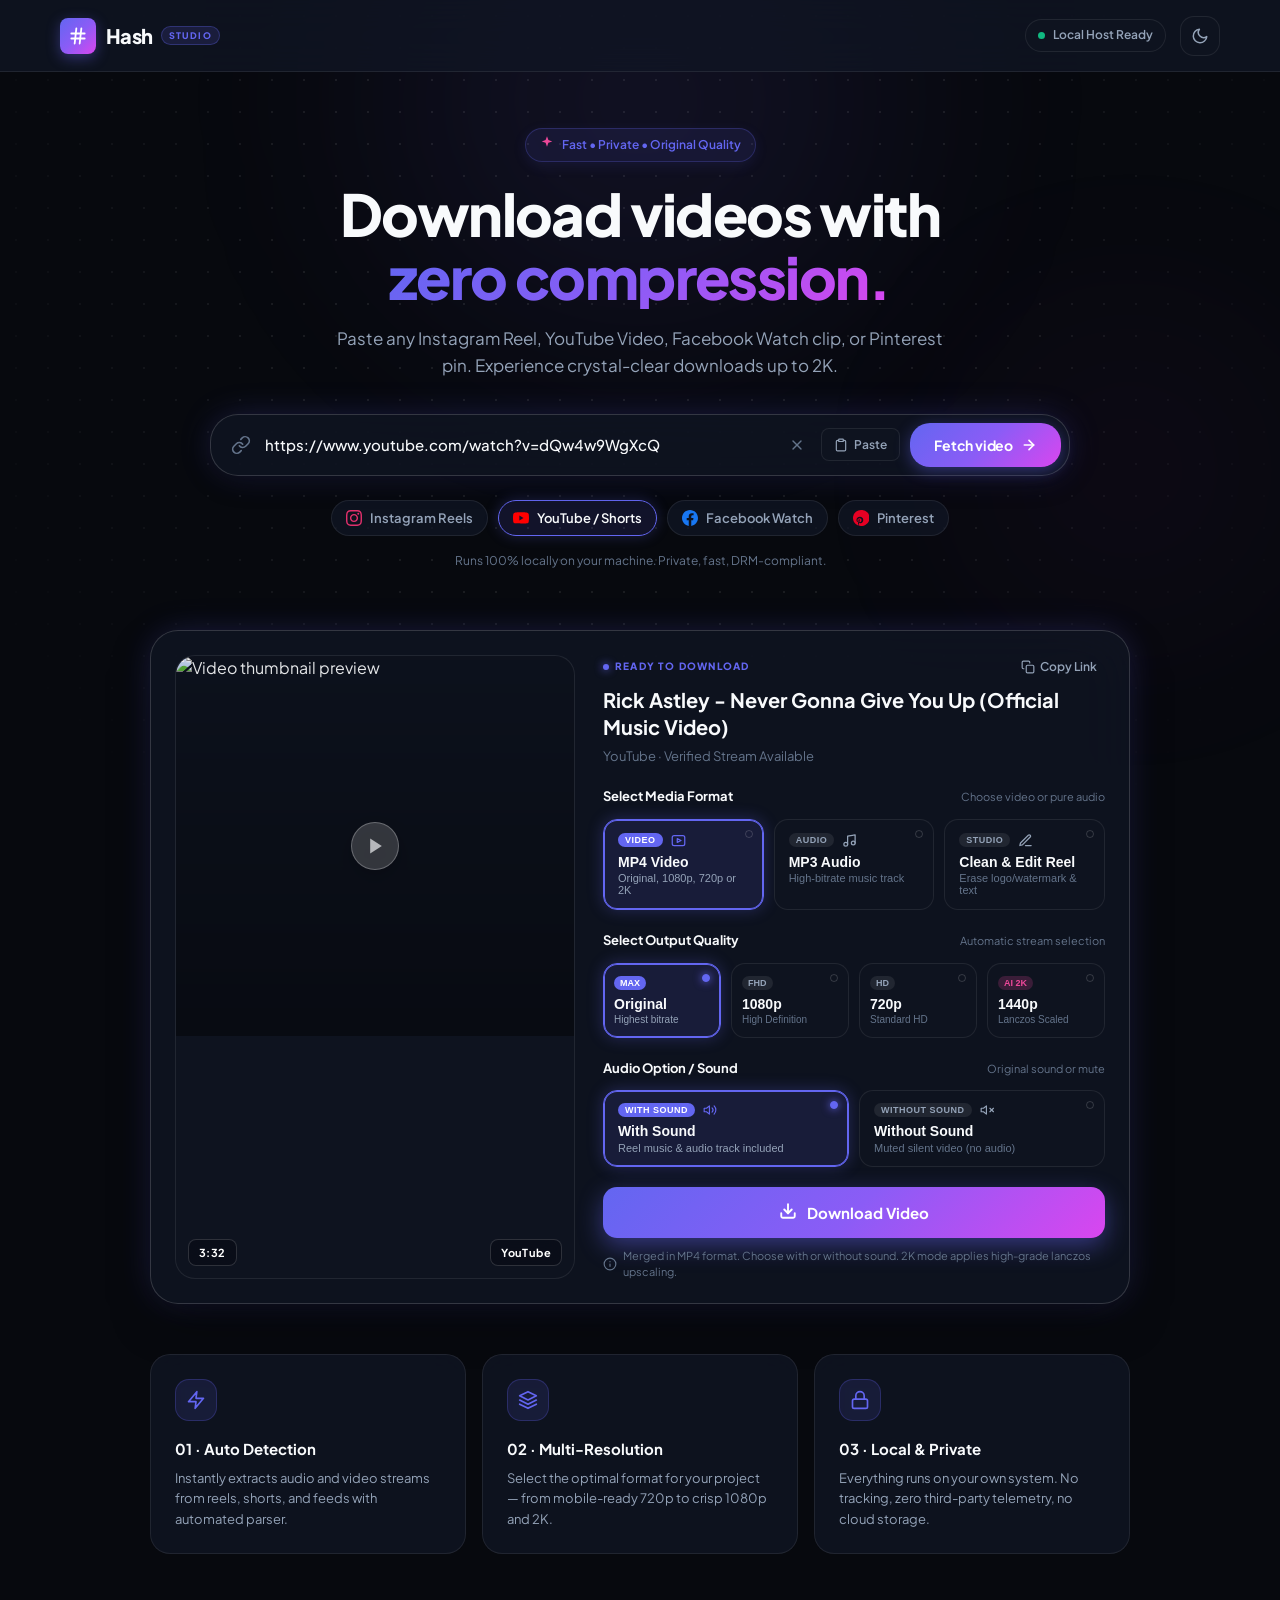
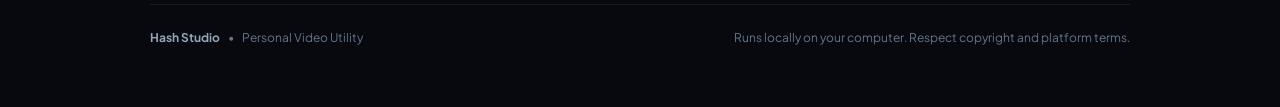
==== commit 26447d1f: "edit mode add" ====
--- a/preview.html
+++ b/preview.html
@@ -246,6 +246,21 @@
                 <div class="format-sub">High-bitrate music track</div>
                 <div class="radio-indicator"></div>
               </button>
+
+              <button class="format-opt" data-format="edit" type="button" aria-label="Clean Watermark & Edit Reel">
+                <div class="format-opt-top">
+                  <span class="format-badge-pill edit-badge">STUDIO</span>
+                  <div class="format-icon-slot" aria-hidden="true">
+                    <svg viewBox="0 0 24 24" fill="none" stroke="currentColor" stroke-width="2" stroke-linecap="round" stroke-linejoin="round">
+                      <path d="M12 20h9"></path>
+                      <path d="M16.5 3.5a2.121 2.121 0 0 1 3 3L7 19l-4 1 1-4L16.5 3.5z"></path>
+                    </svg>
+                  </div>
+                </div>
+                <div class="format-main">Clean & Edit Reel</div>
+                <div class="format-sub">Erase logo/watermark & text</div>
+                <div class="radio-indicator"></div>
+              </button>
             </div>
           </div>
 
@@ -383,6 +398,261 @@
               <div class="mp3-info-content">
                 <span class="mp3-info-title">Direct MP3 Audio Extraction</span>
                 <p class="mp3-info-desc">Pure audio track extracted and converted into high-bitrate MP3. Plays on iPhone, Android, car stereos, and all music players.</p>
+              </div>
+            </div>
+          </div>
+
+          <!-- Reel Studio & Watermark/Text Editor Wrapper -->
+          <div id="edit-options-wrapper" class="edit-options-wrapper hidden">
+            <!-- Visual Live Interactive Preview Container -->
+            <div class="editor-visual-section">
+              <div class="editor-visual-header">
+                <div class="visual-heading-wrap">
+                  <span class="pulse-editor-dot"></span>
+                  <span class="visual-heading">Interactive Removal Preview</span>
+                </div>
+                <span class="visual-hint">🖱️ Drag boxes with mouse or click anywhere on video</span>
+              </div>
+
+              <!-- Active Box Selector Switcher -->
+              <div class="active-box-selector-row">
+                <span class="active-box-label">Select to Edit with Cursor:</span>
+                <div class="active-box-pills">
+                  <button type="button" id="select-box-logo" class="box-select-pill active logo-pill">
+                    <span class="box-indicator-dot logo-dot"></span>
+                    <span>Watermark Box</span>
+                  </button>
+                  <button type="button" id="select-box-text" class="box-select-pill text-pill">
+                    <span class="box-indicator-dot text-dot"></span>
+                    <span>Text Box</span>
+                  </button>
+                </div>
+              </div>
+
+              <div class="editor-canvas-wrap">
+                <div class="editor-canvas" id="editor-canvas">
+                  <img id="editor-preview-img" alt="Reel Frame Preview" src="" loading="lazy">
+                  <div class="editor-canvas-overlay"></div>
+
+                  <!-- Dynamic Logo Removal Zone Box -->
+                  <div class="overlay-zone logo-zone active-target" id="overlay-logo-zone" style="left: 76%; top: 5%; width: 20%; height: 10%;">
+                    <div class="zone-label-pill logo-pill">Watermark / Logo</div>
+                    <div class="zone-corner tl" data-handle="tl"></div>
+                    <div class="zone-corner tr" data-handle="tr"></div>
+                    <div class="zone-corner bl" data-handle="bl"></div>
+                    <div class="zone-corner br" data-handle="br"></div>
+                  </div>
+
+                  <!-- Dynamic Text Removal / Replacement Zone Box -->
+                  <div class="overlay-zone text-zone hidden" id="overlay-text-zone" style="left: 36%; top: 48%; width: 28%; height: 6%;">
+                    <div class="zone-label-pill text-pill">Text Edit Zone</div>
+                    <div class="zone-live-text" id="zone-live-text-preview">Original Text Erased</div>
+                    <div class="zone-corner tl" data-handle="tl"></div>
+                    <div class="zone-corner tr" data-handle="tr"></div>
+                    <div class="zone-corner bl" data-handle="bl"></div>
+                    <div class="zone-corner br" data-handle="br"></div>
+                  </div>
+                </div>
+              </div>
+            </div>
+
+            <!-- Control Panels -->
+            <div class="editor-controls-grid">
+              <!-- Panel 1: Watermark & Logo Removal -->
+              <div class="editor-card">
+                <div class="editor-card-header">
+                  <div class="editor-card-title-wrap">
+                    <div class="editor-icon-box logo-icon-box">
+                      <svg viewBox="0 0 24 24" fill="none" stroke="currentColor" stroke-width="2" stroke-linecap="round" stroke-linejoin="round">
+                        <circle cx="12" cy="12" r="10"></circle>
+                        <line x1="4.93" y1="4.93" x2="19.07" y2="19.07"></line>
+                      </svg>
+                    </div>
+                    <div>
+                      <h3 class="editor-card-title">Logo & Watermark Removal</h3>
+                      <p class="editor-card-sub">Inpaint / erase channel logos & badges</p>
+                    </div>
+                  </div>
+                  <label class="switch-toggle" title="Toggle Logo Removal">
+                    <input type="checkbox" id="logo-enable-toggle" checked>
+                    <span class="switch-slider"></span>
+                  </label>
+                </div>
+
+                <div class="editor-card-body" id="logo-controls-body">
+                  <div class="control-group">
+                    <label class="control-label">Quick Position Presets (or drag on video)</label>
+                    <div class="preset-pill-group">
+                      <button type="button" class="preset-pill active" data-logo-preset="top-right">
+                        <span>Top Right (Logo)</span>
+                      </button>
+                      <button type="button" class="preset-pill" data-logo-preset="top-left">
+                        <span>Top Left</span>
+                      </button>
+                      <button type="button" class="preset-pill" data-logo-preset="bottom-right">
+                        <span>Bottom Right</span>
+                      </button>
+                      <button type="button" class="preset-pill" data-logo-preset="bottom-left">
+                        <span>Bottom Left</span>
+                      </button>
+                    </div>
+                  </div>
+
+                  <div class="control-group">
+                    <label class="control-label">Removal Method</label>
+                    <div class="sub-pill-group">
+                      <button type="button" class="sub-pill active" data-logo-method="delogo">
+                        <span>Smart Inpaint (Delogo)</span>
+                      </button>
+                      <button type="button" class="sub-pill" data-logo-method="blur">
+                        <span>Frosted Blur</span>
+                      </button>
+                      <button type="button" class="sub-pill" data-logo-method="mask">
+                        <span>Dark Cover Box</span>
+                      </button>
+                    </div>
+                  </div>
+
+                  <details class="advanced-sliders-details">
+                    <summary class="sliders-summary">Fine-tune coordinates (X, Y, Size)</summary>
+                    <div class="sliders-grid">
+                      <div class="slider-item">
+                        <div class="slider-label-row"><span>X Position</span><span id="logo-x-val">76%</span></div>
+                        <input type="range" id="logo-x-slider" min="0" max="95" value="76" class="range-slider">
+                      </div>
+                      <div class="slider-item">
+                        <div class="slider-label-row"><span>Y Position</span><span id="logo-y-val">5%</span></div>
+                        <input type="range" id="logo-y-slider" min="0" max="95" value="5" class="range-slider">
+                      </div>
+                      <div class="slider-item">
+                        <div class="slider-label-row"><span>Width</span><span id="logo-w-val">20%</span></div>
+                        <input type="range" id="logo-w-slider" min="4" max="50" value="20" class="range-slider">
+                      </div>
+                      <div class="slider-item">
+                        <div class="slider-label-row"><span>Height</span><span id="logo-h-val">10%</span></div>
+                        <input type="range" id="logo-h-slider" min="4" max="50" value="10" class="range-slider">
+                      </div>
+                    </div>
+                  </details>
+                </div>
+              </div>
+
+              <!-- Panel 2: In-Reel Text Editor & Replacer -->
+              <div class="editor-card">
+                <div class="editor-card-header">
+                  <div class="editor-card-title-wrap">
+                    <div class="editor-icon-box text-icon-box">
+                      <svg viewBox="0 0 24 24" fill="none" stroke="currentColor" stroke-width="2" stroke-linecap="round" stroke-linejoin="round">
+                        <polyline points="4 7 4 4 20 4 20 7"></polyline>
+                        <line x1="9" y1="20" x2="15" y2="20"></line>
+                        <line x1="12" y1="4" x2="12" y2="20"></line>
+                      </svg>
+                    </div>
+                    <div>
+                      <h3 class="editor-card-title">In-Reel Text Editor</h3>
+                      <p class="editor-card-sub">Erase existing quotes or add your own text</p>
+                    </div>
+                  </div>
+                  <label class="switch-toggle" title="Toggle Text Editing">
+                    <input type="checkbox" id="text-enable-toggle">
+                    <span class="switch-slider"></span>
+                  </label>
+                </div>
+
+                <div class="editor-card-body disabled-body" id="text-controls-body">
+                  <div class="control-group">
+                    <label class="control-label">Text Position Presets (or drag box on video)</label>
+                    <div class="preset-pill-group">
+                      <button type="button" class="preset-pill active" data-text-preset="compact">
+                        <span>Compact ("my vibe.")</span>
+                      </button>
+                      <button type="button" class="preset-pill" data-text-preset="quote">
+                        <span>Quote (Medium)</span>
+                      </button>
+                      <button type="button" class="preset-pill" data-text-preset="bottom">
+                        <span>Bottom Caption</span>
+                      </button>
+                      <button type="button" class="preset-pill" data-text-preset="top">
+                        <span>Top Header</span>
+                      </button>
+                    </div>
+                  </div>
+
+                  <div class="control-group">
+                    <label class="control-label">Removal Technique</label>
+                    <div class="sub-pill-group">
+                      <button type="button" class="sub-pill active" data-text-method="delogo">
+                        <span>Smart Inpaint (Delogo)</span>
+                      </button>
+                      <button type="button" class="sub-pill" data-text-method="blur">
+                        <span>Frosted Blur</span>
+                      </button>
+                      <button type="button" class="sub-pill" data-text-method="mask">
+                        <span>Dark Cover Box</span>
+                      </button>
+                    </div>
+                  </div>
+
+                  <div class="control-group">
+                    <label class="control-label">Action</label>
+                    <div class="sub-pill-group">
+                      <button type="button" class="sub-pill active" data-text-action="erase">
+                        <span>Erase Text Only</span>
+                      </button>
+                      <button type="button" class="sub-pill" data-text-action="replace">
+                        <span>Replace With My Text</span>
+                      </button>
+                    </div>
+                  </div>
+
+                  <div class="custom-text-field-wrap hidden" id="custom-text-field-wrap">
+                    <label class="control-label" for="custom-text-input">Your Custom Text</label>
+                    <input type="text" id="custom-text-input" class="custom-text-input" placeholder="e.g. My Aesthetic Reel..." maxlength="120">
+
+                    <div class="text-styling-row">
+                      <div class="styling-col">
+                        <label class="control-sublabel">Color</label>
+                        <div class="color-options-group">
+                          <button type="button" class="color-btn active" data-color="white" style="background:#ffffff;" title="White"></button>
+                          <button type="button" class="color-btn" data-color="yellow" style="background:#facc15;" title="Yellow/Gold"></button>
+                          <button type="button" class="color-btn" data-color="cyan" style="background:#22d3ee;" title="Cyan"></button>
+                          <button type="button" class="color-btn" data-color="#ec4899" style="background:#ec4899;" title="Pink"></button>
+                        </div>
+                      </div>
+
+                      <div class="styling-col">
+                        <label class="control-sublabel">Font Size</label>
+                        <div class="sub-pill-group mini">
+                          <button type="button" class="sub-pill mini" data-size="24"><span>Small</span></button>
+                          <button type="button" class="sub-pill mini active" data-size="34"><span>Med</span></button>
+                          <button type="button" class="sub-pill mini" data-size="46"><span>Large</span></button>
+                        </div>
+                      </div>
+                    </div>
+                  </div>
+
+                  <details class="advanced-sliders-details">
+                    <summary class="sliders-summary">Fine-tune text coordinates (X, Y, Size)</summary>
+                    <div class="sliders-grid">
+                      <div class="slider-item">
+                        <div class="slider-label-row"><span>X Position</span><span id="text-x-val">36%</span></div>
+                        <input type="range" id="text-x-slider" min="0" max="95" value="36" class="range-slider">
+                      </div>
+                      <div class="slider-item">
+                        <div class="slider-label-row"><span>Y Position</span><span id="text-y-val">48%</span></div>
+                        <input type="range" id="text-y-slider" min="0" max="95" value="48" class="range-slider">
+                      </div>
+                      <div class="slider-item">
+                        <div class="slider-label-row"><span>Width</span><span id="text-w-val">28%</span></div>
+                        <input type="range" id="text-w-slider" min="4" max="95" value="28" class="range-slider">
+                      </div>
+                      <div class="slider-item">
+                        <div class="slider-label-row"><span>Height</span><span id="text-h-val">6%</span></div>
+                        <input type="range" id="text-h-slider" min="2" max="40" value="6" class="range-slider">
+                      </div>
+                    </div>
+                  </details>
+                </div>
               </div>
             </div>
           </div>
@@ -401,6 +671,10 @@
                   <circle cx="6" cy="18" r="3"></circle>
                   <circle cx="18" cy="16" r="3"></circle>
                 </svg>
+                <svg class="dl-edit-icon hidden" viewBox="0 0 24 24" fill="none" stroke="currentColor" stroke-width="2.5" stroke-linecap="round" stroke-linejoin="round">
+                  <path d="M12 20h9"></path>
+                  <path d="M16.5 3.5a2.121 2.121 0 0 1 3 3L7 19l-4 1 1-4L16.5 3.5z"></path>
+                </svg>
               </span>
               <span class="dl-text">Download Video</span>
               <span class="dl-spinner hidden" aria-hidden="true"></span>
--- a/static/style.css
+++ b/static/style.css
@@ -870,8 +870,8 @@
 
 .format-grid {
   display: grid;
-  grid-template-columns: repeat(2, 1fr);
-  gap: 12px;
+  grid-template-columns: repeat(3, 1fr);
+  gap: 10px;
 }
 
 .format-opt {
@@ -906,6 +906,12 @@
   background: rgba(168, 85, 247, 0.14);
   border-color: #a855f7;
   box-shadow: 0 0 18px rgba(168, 85, 247, 0.3), inset 0 0 0 1px #a855f7;
+}
+
+.format-opt[data-format="edit"].selected {
+  background: rgba(14, 165, 233, 0.14);
+  border-color: #0ea5e9;
+  box-shadow: 0 0 18px rgba(14, 165, 233, 0.3), inset 0 0 0 1px #0ea5e9;
 }
 
 .format-opt-top {
@@ -935,6 +941,11 @@
   color: #fff;
 }
 
+.format-opt[data-format="edit"].selected .format-badge-pill.edit-badge {
+  background: linear-gradient(135deg, #0ea5e9, #6366f1);
+  color: #fff;
+}
+
 .format-icon-slot {
   display: inline-flex;
   align-items: center;
@@ -952,12 +963,22 @@
 
 .format-opt[data-format="mp3"].selected .format-icon-slot {
   color: #c084fc;
+}
+
+.format-opt[data-format="edit"].selected .format-icon-slot {
+  color: #38bdf8;
 }
 
 .format-opt[data-format="mp3"].selected .radio-indicator {
   background: #a855f7;
   border-color: #a855f7;
   box-shadow: 0 0 8px #a855f7;
+}
+
+.format-opt[data-format="edit"].selected .radio-indicator {
+  background: #0ea5e9;
+  border-color: #0ea5e9;
+  box-shadow: 0 0 8px #0ea5e9;
 }
 
 .format-main {
@@ -1321,6 +1342,586 @@
   margin: 0;
 }
 
+/* ==========================================================================
+   REEL STUDIO & WATERMARK/TEXT EDITOR
+   ========================================================================== */
+
+.edit-options-wrapper {
+  animation: fadeInScale 0.25s ease-out;
+  margin-bottom: 20px;
+  display: flex;
+  flex-direction: column;
+  gap: 16px;
+}
+
+.editor-visual-section {
+  background: var(--bg-secondary);
+  border: 1px solid var(--border-subtle);
+  border-radius: var(--radius-md);
+  padding: 14px;
+  display: flex;
+  flex-direction: column;
+  gap: 12px;
+}
+
+.editor-visual-header {
+  display: flex;
+  align-items: center;
+  justify-content: space-between;
+  flex-wrap: wrap;
+  gap: 8px;
+}
+
+.visual-heading-wrap {
+  display: flex;
+  align-items: center;
+  gap: 8px;
+}
+
+.pulse-editor-dot {
+  width: 8px;
+  height: 8px;
+  border-radius: 50%;
+  background: #0ea5e9;
+  box-shadow: 0 0 10px #0ea5e9;
+  animation: pulse 1.8s infinite;
+}
+
+.visual-heading {
+  font-size: 13px;
+  font-weight: 700;
+  color: var(--text-primary);
+}
+
+.visual-hint {
+  font-size: 11px;
+  color: var(--text-muted);
+}
+
+/* Active Box Selector Row */
+.active-box-selector-row {
+  display: flex;
+  align-items: center;
+  justify-content: space-between;
+  gap: 10px;
+  flex-wrap: wrap;
+  padding: 8px 12px;
+  background: var(--bg-tertiary);
+  border-radius: var(--radius-sm);
+  border: 1px solid var(--border-subtle);
+}
+
+.active-box-label {
+  font-size: 11px;
+  font-weight: 700;
+  color: var(--text-secondary);
+}
+
+.active-box-pills {
+  display: flex;
+  gap: 8px;
+}
+
+.box-select-pill {
+  display: inline-flex;
+  align-items: center;
+  gap: 6px;
+  padding: 5px 12px;
+  border-radius: var(--radius-sm);
+  font-size: 11px;
+  font-weight: 700;
+  cursor: pointer;
+  background: var(--bg-secondary);
+  border: 1px solid var(--border-subtle);
+  color: var(--text-secondary);
+  transition: all var(--transition-fast);
+}
+
+.box-select-pill:hover {
+  color: var(--text-primary);
+  border-color: var(--border-strong);
+}
+
+.box-select-pill.active.logo-pill {
+  background: rgba(236, 72, 153, 0.15);
+  border-color: #ec4899;
+  color: #f472b6;
+  box-shadow: 0 0 10px rgba(236, 72, 153, 0.3);
+}
+
+.box-select-pill.active.text-pill {
+  background: rgba(6, 182, 212, 0.15);
+  border-color: #06b6d4;
+  color: #22d3ee;
+  box-shadow: 0 0 10px rgba(6, 182, 212, 0.3);
+}
+
+.box-indicator-dot {
+  width: 7px;
+  height: 7px;
+  border-radius: 50%;
+}
+
+.box-indicator-dot.logo-dot {
+  background: #ec4899;
+  box-shadow: 0 0 6px #ec4899;
+}
+
+.box-indicator-dot.text-dot {
+  background: #06b6d4;
+  box-shadow: 0 0 6px #06b6d4;
+}
+
+.editor-canvas-wrap {
+  display: flex;
+  justify-content: center;
+  background: rgba(0, 0, 0, 0.4);
+  border-radius: var(--radius-sm);
+  padding: 8px;
+  border: 1px dashed var(--border-subtle);
+}
+
+.editor-canvas {
+  position: relative;
+  width: 100%;
+  max-width: 300px;
+  aspect-ratio: 9 / 16;
+  border-radius: var(--radius-sm);
+  overflow: hidden;
+  background: #000;
+  box-shadow: 0 6px 24px rgba(0, 0, 0, 0.6);
+  cursor: crosshair;
+  user-select: none;
+  touch-action: none;
+}
+
+.editor-canvas img {
+  width: 100%;
+  height: 100%;
+  object-fit: cover;
+  display: block;
+  pointer-events: none;
+}
+
+.editor-canvas-overlay {
+  position: absolute;
+  inset: 0;
+  background: rgba(0, 0, 0, 0.25);
+  pointer-events: none;
+}
+
+/* Removal & Edit Zones (Boxes) - Interactive with Mouse Cursor */
+.overlay-zone {
+  position: absolute;
+  pointer-events: auto;
+  cursor: grab;
+  box-sizing: border-box;
+  user-select: none;
+  touch-action: none;
+  z-index: 10;
+  transition: box-shadow 0.15s ease;
+}
+
+.overlay-zone:active {
+  cursor: grabbing;
+}
+
+.overlay-zone.active-target {
+  z-index: 20;
+}
+
+.overlay-zone.logo-zone {
+  border: 2px dashed #ec4899;
+  background: rgba(236, 72, 153, 0.25);
+  box-shadow: 0 0 12px rgba(236, 72, 153, 0.4), inset 0 0 12px rgba(236, 72, 153, 0.2);
+}
+
+.overlay-zone.logo-zone.active-target {
+  border-style: solid;
+  border-width: 2.5px;
+  box-shadow: 0 0 20px rgba(236, 72, 153, 0.7), inset 0 0 15px rgba(236, 72, 153, 0.3);
+}
+
+.overlay-zone.text-zone {
+  border: 2px dashed #06b6d4;
+  background: rgba(6, 182, 212, 0.25);
+  box-shadow: 0 0 12px rgba(6, 182, 212, 0.4), inset 0 0 12px rgba(6, 182, 212, 0.2);
+  display: flex;
+  align-items: center;
+  justify-content: center;
+}
+
+.overlay-zone.text-zone.active-target {
+  border-style: solid;
+  border-width: 2.5px;
+  box-shadow: 0 0 20px rgba(6, 182, 212, 0.7), inset 0 0 15px rgba(6, 182, 212, 0.3);
+}
+
+.zone-label-pill {
+  position: absolute;
+  top: -20px;
+  left: 0;
+  font-size: 8px;
+  font-weight: 800;
+  letter-spacing: 0.5px;
+  padding: 2px 6px;
+  border-radius: 4px;
+  white-space: nowrap;
+  pointer-events: none;
+}
+
+.zone-label-pill.logo-pill {
+  background: #ec4899;
+  color: #fff;
+}
+
+.zone-label-pill.text-pill {
+  background: #06b6d4;
+  color: #000;
+}
+
+.zone-live-text {
+  font-size: 11px;
+  font-weight: 700;
+  color: #fff;
+  text-shadow: 0 1px 4px rgba(0,0,0,0.8);
+  padding: 2px 4px;
+  text-align: center;
+  max-width: 90%;
+  white-space: nowrap;
+  overflow: hidden;
+  text-overflow: ellipsis;
+  pointer-events: none;
+}
+
+/* 4 Corner Resize Handles - Fully Grab-able */
+.zone-corner {
+  position: absolute;
+  width: 10px;
+  height: 10px;
+  background: #fff;
+  border: 1.5px solid #000;
+  border-radius: 2px;
+  pointer-events: auto;
+  box-shadow: 0 1px 4px rgba(0,0,0,0.6);
+  z-index: 25;
+  transition: transform 0.1s ease;
+}
+
+.zone-corner:hover {
+  transform: scale(1.3);
+  background: #facc15;
+}
+
+.zone-corner.tl { top: -5px; left: -5px; cursor: nwse-resize; }
+.zone-corner.tr { top: -5px; right: -5px; cursor: nesw-resize; }
+.zone-corner.bl { bottom: -5px; left: -5px; cursor: nesw-resize; }
+.zone-corner.br { bottom: -5px; right: -5px; cursor: nwse-resize; }
+
+/* Control Panels Grid */
+.editor-controls-grid {
+  display: flex;
+  flex-direction: column;
+  gap: 12px;
+}
+
+.editor-card {
+  background: var(--bg-secondary);
+  border: 1px solid var(--border-subtle);
+  border-radius: var(--radius-md);
+  padding: 14px 16px;
+  transition: all var(--transition-fast);
+}
+
+.editor-card-header {
+  display: flex;
+  align-items: center;
+  justify-content: space-between;
+  gap: 12px;
+}
+
+.editor-card-title-wrap {
+  display: flex;
+  align-items: center;
+  gap: 10px;
+}
+
+.editor-icon-box {
+  width: 32px;
+  height: 32px;
+  border-radius: var(--radius-sm);
+  display: grid;
+  place-items: center;
+  flex-shrink: 0;
+}
+
+.editor-icon-box.logo-icon-box {
+  background: rgba(236, 72, 153, 0.15);
+  color: #f472b6;
+}
+
+.editor-icon-box.text-icon-box {
+  background: rgba(6, 182, 212, 0.15);
+  color: #22d3ee;
+}
+
+.editor-icon-box svg {
+  width: 16px;
+  height: 16px;
+}
+
+.editor-card-title {
+  font-size: 13px;
+  font-weight: 700;
+  color: var(--text-primary);
+  margin: 0;
+}
+
+.editor-card-sub {
+  font-size: 11px;
+  color: var(--text-muted);
+  margin: 0;
+}
+
+.editor-card-body {
+  margin-top: 14px;
+  padding-top: 14px;
+  border-top: 1px solid var(--border-subtle);
+  display: flex;
+  flex-direction: column;
+  gap: 12px;
+  transition: opacity var(--transition-fast);
+}
+
+.editor-card-body.disabled-body {
+  opacity: 0.35;
+  pointer-events: none;
+}
+
+/* Switch Toggle */
+.switch-toggle {
+  position: relative;
+  display: inline-block;
+  width: 40px;
+  height: 22px;
+  flex-shrink: 0;
+  cursor: pointer;
+}
+
+.switch-toggle input {
+  opacity: 0;
+  width: 0;
+  height: 0;
+}
+
+.switch-slider {
+  position: absolute;
+  inset: 0;
+  background-color: var(--bg-tertiary);
+  border: 1px solid var(--border-strong);
+  border-radius: 22px;
+  transition: 0.25s;
+}
+
+.switch-slider:before {
+  position: absolute;
+  content: "";
+  height: 16px;
+  width: 16px;
+  left: 2px;
+  bottom: 2px;
+  background-color: #fff;
+  border-radius: 50%;
+  transition: 0.25s;
+}
+
+.switch-toggle input:checked + .switch-slider {
+  background: var(--accent-gradient);
+  border-color: var(--accent-primary);
+}
+
+.switch-toggle input:checked + .switch-slider:before {
+  transform: translateX(18px);
+}
+
+/* Pill Groups & Preset Buttons */
+.control-group {
+  display: flex;
+  flex-direction: column;
+  gap: 6px;
+}
+
+.control-label {
+  font-size: 11px;
+  font-weight: 700;
+  color: var(--text-secondary);
+}
+
+.control-sublabel {
+  font-size: 10px;
+  font-weight: 600;
+  color: var(--text-muted);
+}
+
+.preset-pill-group,
+.sub-pill-group {
+  display: flex;
+  flex-wrap: wrap;
+  gap: 6px;
+}
+
+.preset-pill,
+.sub-pill {
+  padding: 6px 10px;
+  font-size: 11px;
+  font-weight: 600;
+  border-radius: var(--radius-sm);
+  background: var(--bg-tertiary);
+  border: 1px solid var(--border-subtle);
+  color: var(--text-secondary);
+  cursor: pointer;
+  transition: all var(--transition-fast);
+  font-family: inherit;
+}
+
+.preset-pill:hover,
+.sub-pill:hover {
+  color: var(--text-primary);
+  border-color: var(--border-strong);
+}
+
+.preset-pill.active {
+  background: rgba(14, 165, 233, 0.15);
+  border-color: #0ea5e9;
+  color: #38bdf8;
+  font-weight: 700;
+}
+
+.sub-pill.active {
+  background: rgba(99, 102, 241, 0.15);
+  border-color: var(--accent-primary);
+  color: #fff;
+  font-weight: 700;
+}
+
+.sub-pill.mini {
+  padding: 3px 8px;
+  font-size: 10px;
+}
+
+/* Custom Text Field & Controls */
+.custom-text-field-wrap {
+  display: flex;
+  flex-direction: column;
+  gap: 8px;
+  background: rgba(0, 0, 0, 0.2);
+  padding: 10px;
+  border-radius: var(--radius-sm);
+  border: 1px solid var(--border-subtle);
+}
+
+.custom-text-input {
+  width: 100%;
+  padding: 8px 12px;
+  font-size: 12px;
+  border-radius: var(--radius-sm);
+  background: var(--bg-tertiary);
+  border: 1px solid var(--border-subtle);
+  color: var(--text-primary);
+  outline: none;
+  font-family: inherit;
+  transition: border-color var(--transition-fast);
+}
+
+.custom-text-input:focus {
+  border-color: #0ea5e9;
+  box-shadow: 0 0 8px rgba(14, 165, 233, 0.3);
+}
+
+.text-styling-row {
+  display: flex;
+  align-items: center;
+  justify-content: space-between;
+  gap: 12px;
+  flex-wrap: wrap;
+}
+
+.styling-col {
+  display: flex;
+  align-items: center;
+  gap: 8px;
+}
+
+.color-options-group {
+  display: flex;
+  align-items: center;
+  gap: 6px;
+}
+
+.color-btn {
+  width: 20px;
+  height: 20px;
+  border-radius: 50%;
+  border: 2px solid transparent;
+  cursor: pointer;
+  transition: transform var(--transition-fast);
+}
+
+.color-btn:hover {
+  transform: scale(1.15);
+}
+
+.color-btn.active {
+  border-color: #38bdf8;
+  box-shadow: 0 0 6px #38bdf8;
+  transform: scale(1.15);
+}
+
+/* Sliders */
+.advanced-sliders-details {
+  font-size: 11px;
+  color: var(--text-muted);
+  margin-top: 4px;
+}
+
+.sliders-summary {
+  cursor: pointer;
+  font-weight: 600;
+  user-select: none;
+  color: var(--accent-primary);
+  margin-bottom: 8px;
+}
+
+.sliders-grid {
+  display: grid;
+  grid-template-columns: repeat(2, 1fr);
+  gap: 10px;
+  padding-top: 6px;
+}
+
+.slider-item {
+  display: flex;
+  flex-direction: column;
+  gap: 4px;
+}
+
+.slider-label-row {
+  display: flex;
+  justify-content: space-between;
+  font-size: 10px;
+  color: var(--text-muted);
+}
+
+.range-slider {
+  width: 100%;
+  height: 4px;
+  border-radius: 2px;
+  background: var(--bg-tertiary);
+  outline: none;
+  cursor: pointer;
+  accent-color: #0ea5e9;
+}
+
 /* Download CTA Button */
 .action-footer {
   margin-top: auto;
@@ -1361,6 +1962,16 @@
   box-shadow: 0 12px 30px rgba(168, 85, 247, 0.6);
 }
 
+.download-btn.edit-mode {
+  background: linear-gradient(135deg, #0284c7 0%, #0ea5e9 50%, #6366f1 100%);
+  box-shadow: 0 8px 24px rgba(14, 165, 233, 0.45);
+}
+
+.download-btn.edit-mode:hover:not(:disabled) {
+  background: linear-gradient(135deg, #0369a1 0%, #0284c7 50%, #4f46e5 100%);
+  box-shadow: 0 12px 30px rgba(14, 165, 233, 0.6);
+}
+
 .download-btn:disabled {
   opacity: 0.7;
   cursor: not-allowed;
@@ -1513,6 +2124,12 @@
   color: #818cf8;
   background: rgba(99, 102, 241, 0.15);
   border: 1px solid rgba(99, 102, 241, 0.3);
+}
+
+.history-format-tag.edit-tag {
+  color: #38bdf8;
+  background: rgba(14, 165, 233, 0.15);
+  border: 1px solid rgba(14, 165, 233, 0.3);
 }
 
 .history-action-btn {
@@ -1679,6 +2296,9 @@
 }
 
 @media (max-width: 640px) {
+  .format-grid {
+    grid-template-columns: 1fr;
+  }
   .topbar {
     height: 64px;
   }
